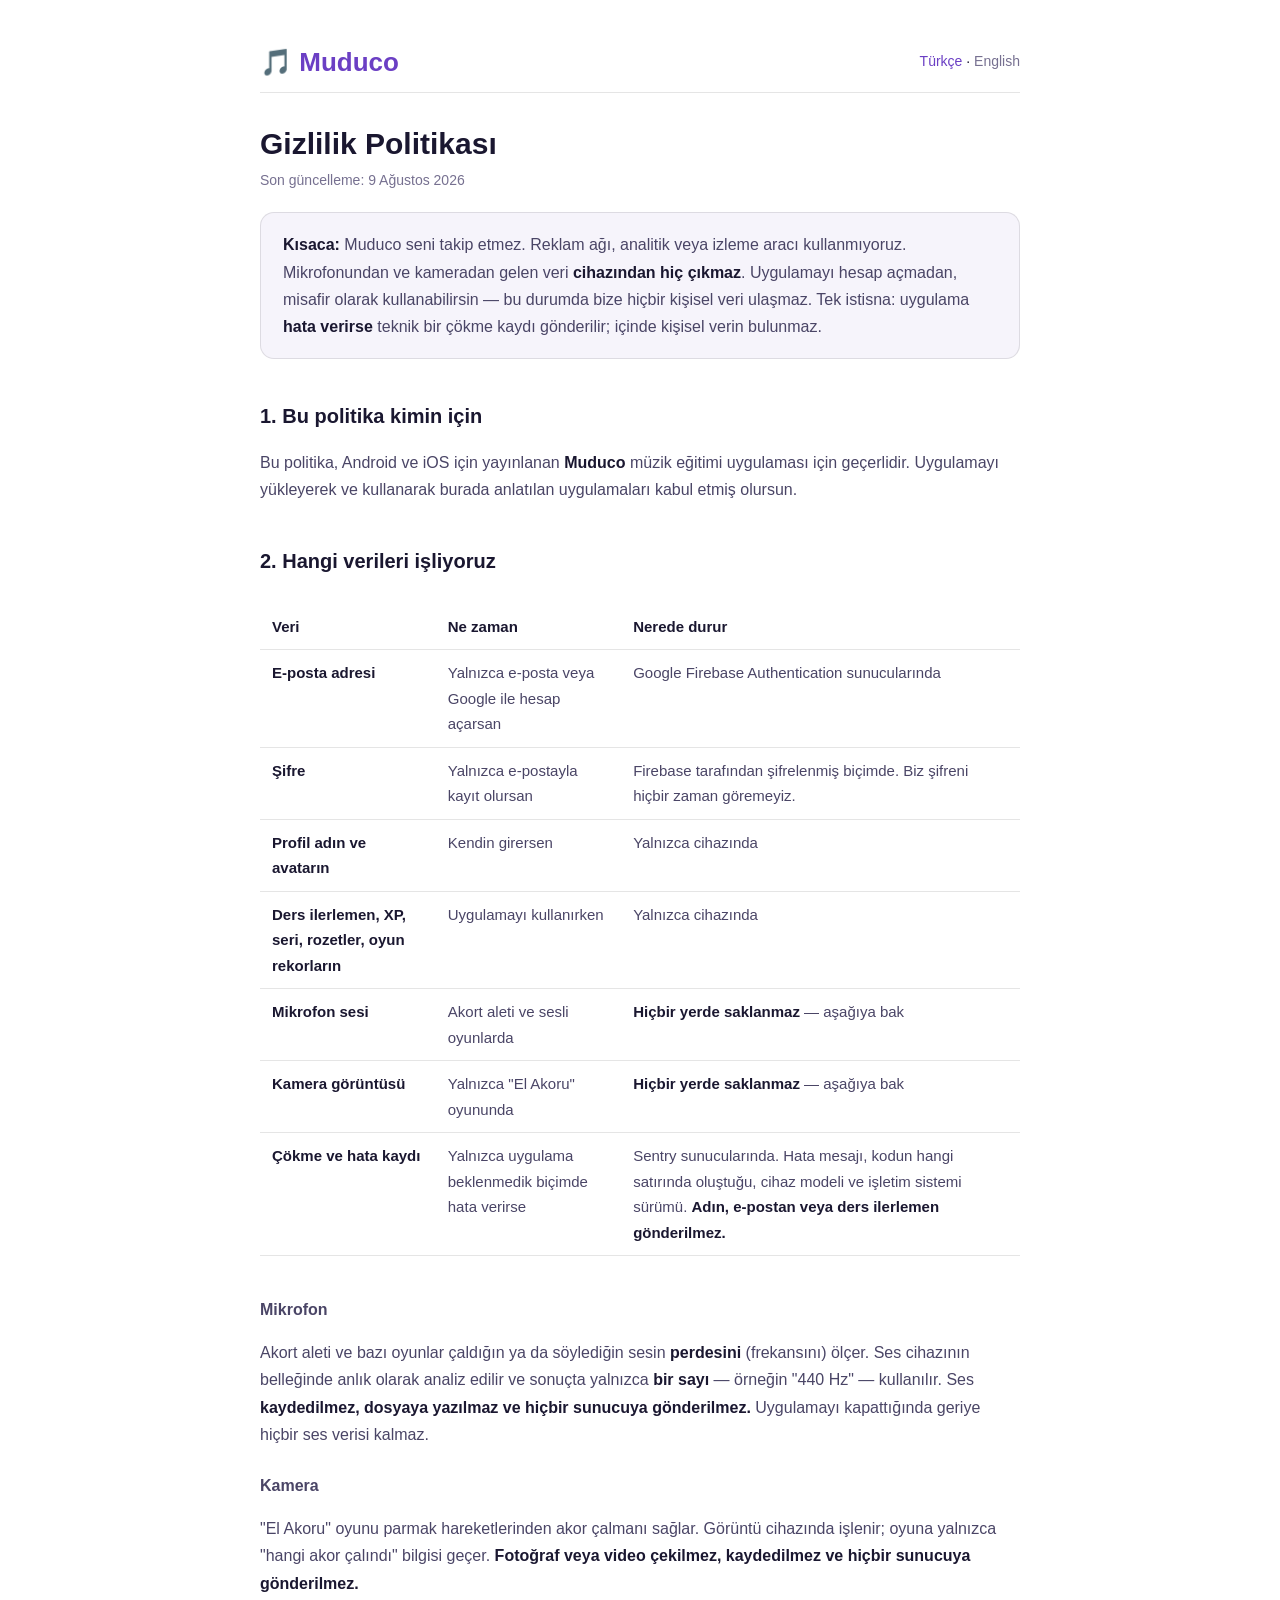
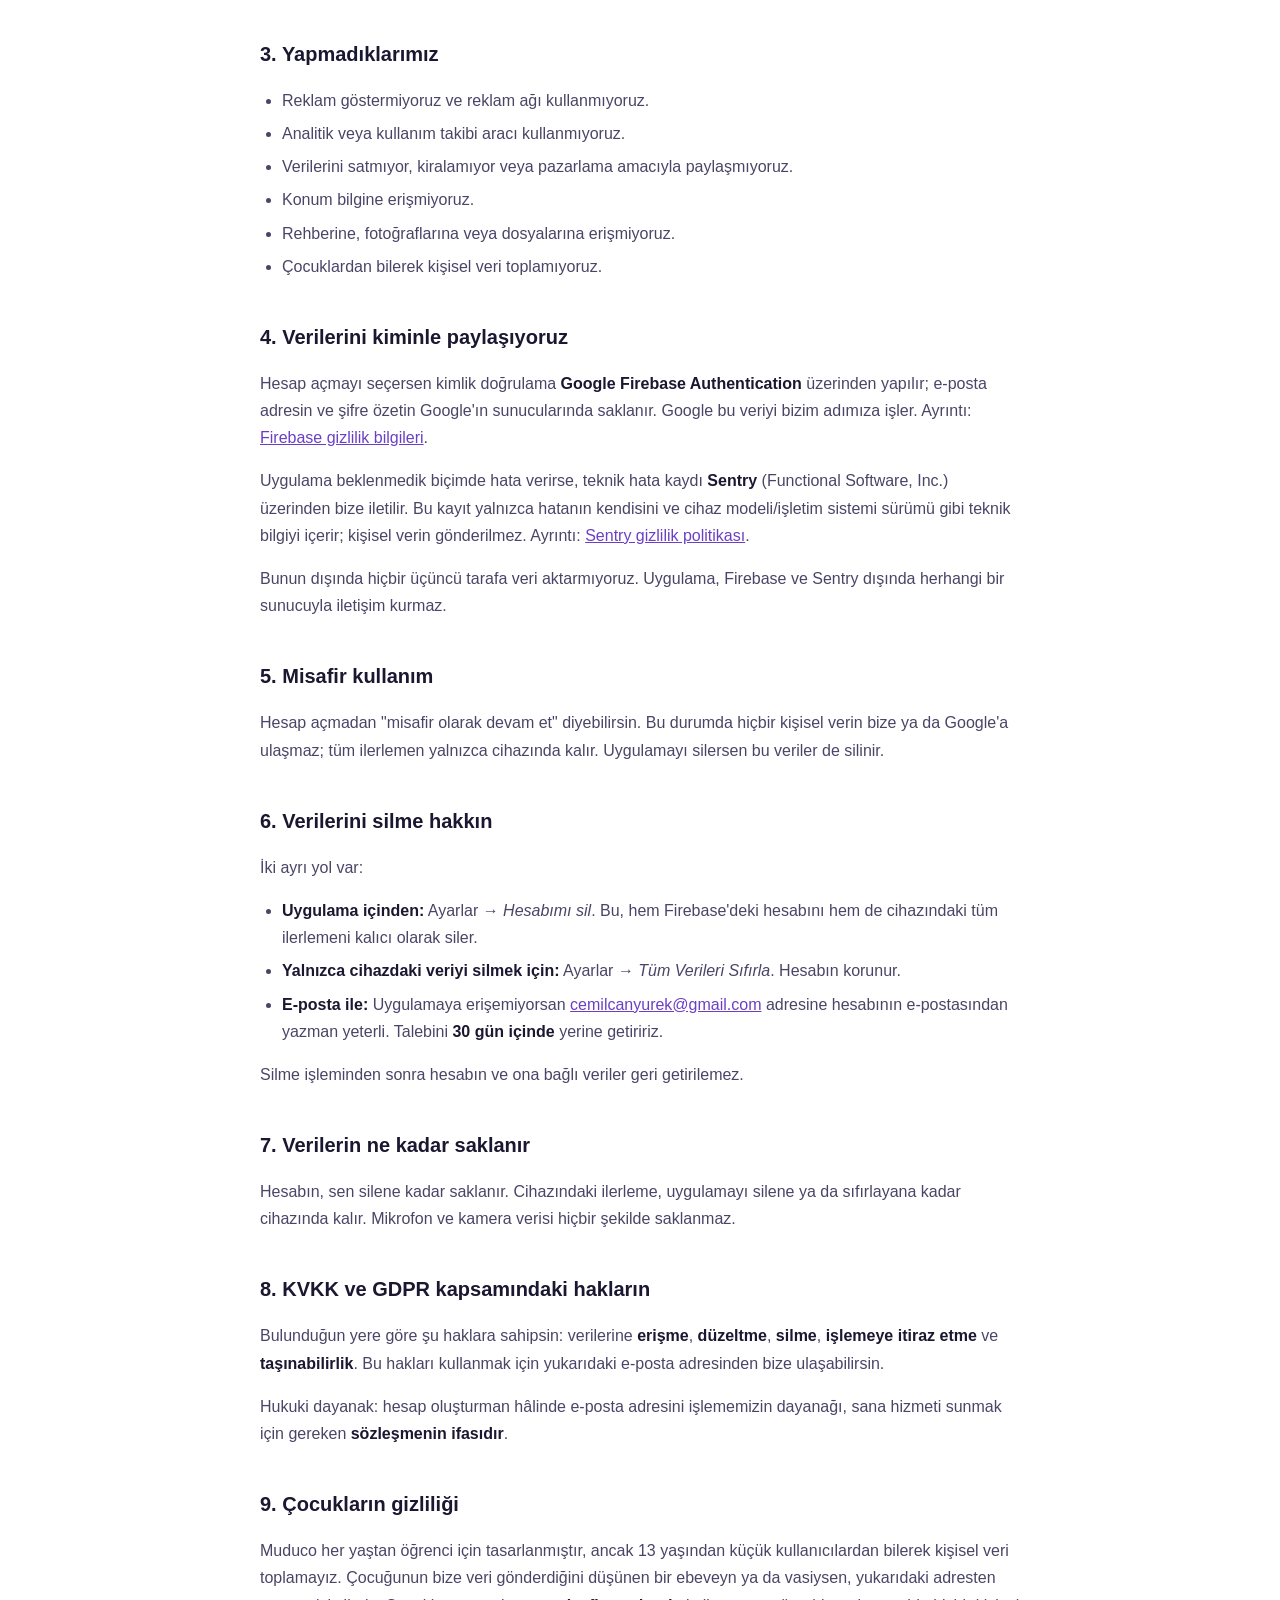
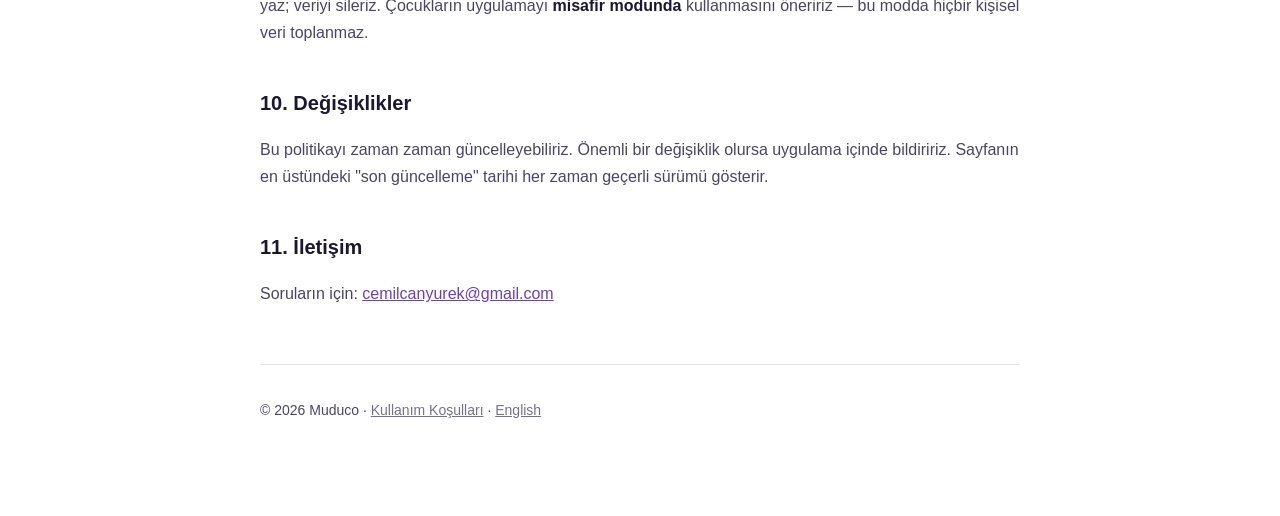
==== gizlilik.html @ 8cccd285 "gizlilik metni guncellendi" ====
<!doctype html>
<html lang="tr">
<head>
<meta charset="utf-8">
<meta name="viewport" content="width=device-width, initial-scale=1">
<title>Gizlilik Politikası — Muduco</title>
<link rel="stylesheet" href="style.css">
</head>
<body>
<div class="wrap">

<header>
  <span class="langs"><a href="gizlilik.html" aria-current="page">Türkçe</a> · <a href="privacy.html">English</a></span>
  <a class="logo" href="index.html">🎵 Muduco</a>
</header>

<h1>Gizlilik Politikası</h1>
<p class="updated">Son güncelleme: 9 Ağustos 2026</p>

<div class="card">
  <p><strong>Kısaca:</strong> Muduco seni takip etmez. Reklam ağı, analitik veya
  izleme aracı kullanmıyoruz. Mikrofonundan ve kameradan gelen veri
  <strong>cihazından hiç çıkmaz</strong>. Uygulamayı hesap açmadan, misafir olarak
  kullanabilirsin — bu durumda bize hiçbir kişisel veri ulaşmaz.
  Tek istisna: uygulama <strong>hata verirse</strong> teknik bir çökme kaydı
  gönderilir; içinde kişisel verin bulunmaz.</p>
</div>

<h2>1. Bu politika kimin için</h2>
<p>Bu politika, Android ve iOS için yayınlanan <strong>Muduco</strong> müzik eğitimi
uygulaması için geçerlidir. Uygulamayı yükleyerek ve kullanarak burada anlatılan
uygulamaları kabul etmiş olursun.</p>

<h2>2. Hangi verileri işliyoruz</h2>

<div class="scroll">
<table>
  <tr><th>Veri</th><th>Ne zaman</th><th>Nerede durur</th></tr>
  <tr>
    <td><strong>E-posta adresi</strong></td>
    <td>Yalnızca e-posta veya Google ile hesap açarsan</td>
    <td>Google Firebase Authentication sunucularında</td>
  </tr>
  <tr>
    <td><strong>Şifre</strong></td>
    <td>Yalnızca e-postayla kayıt olursan</td>
    <td>Firebase tarafından şifrelenmiş biçimde. Biz şifreni hiçbir zaman göremeyiz.</td>
  </tr>
  <tr>
    <td><strong>Profil adın ve avatarın</strong></td>
    <td>Kendin girersen</td>
    <td>Yalnızca cihazında</td>
  </tr>
  <tr>
    <td><strong>Ders ilerlemen, XP, seri, rozetler, oyun rekorların</strong></td>
    <td>Uygulamayı kullanırken</td>
    <td>Yalnızca cihazında</td>
  </tr>
  <tr>
    <td><strong>Mikrofon sesi</strong></td>
    <td>Akort aleti ve sesli oyunlarda</td>
    <td><strong>Hiçbir yerde saklanmaz</strong> — aşağıya bak</td>
  </tr>
  <tr>
    <td><strong>Kamera görüntüsü</strong></td>
    <td>Yalnızca "El Akoru" oyununda</td>
    <td><strong>Hiçbir yerde saklanmaz</strong> — aşağıya bak</td>
  </tr>
  <tr>
    <td><strong>Çökme ve hata kaydı</strong></td>
    <td>Yalnızca uygulama beklenmedik biçimde hata verirse</td>
    <td>Sentry sunucularında. Hata mesajı, kodun hangi satırında oluştuğu,
        cihaz modeli ve işletim sistemi sürümü. <strong>Adın, e-postan veya
        ders ilerlemen gönderilmez.</strong></td>
  </tr>
</table>
</div>

<h3>Mikrofon</h3>
<p>Akort aleti ve bazı oyunlar çaldığın ya da söylediğin sesin <strong>perdesini</strong>
(frekansını) ölçer. Ses cihazının belleğinde anlık olarak analiz edilir ve
sonuçta yalnızca <strong>bir sayı</strong> — örneğin "440 Hz" — kullanılır. Ses
<strong>kaydedilmez, dosyaya yazılmaz ve hiçbir sunucuya gönderilmez.</strong>
Uygulamayı kapattığında geriye hiçbir ses verisi kalmaz.</p>

<h3>Kamera</h3>
<p>"El Akoru" oyunu parmak hareketlerinden akor çalmanı sağlar. Görüntü cihazında
işlenir; oyuna yalnızca "hangi akor çalındı" bilgisi geçer. <strong>Fotoğraf veya video
çekilmez, kaydedilmez ve hiçbir sunucuya gönderilmez.</strong></p>

<h2>3. Yapmadıklarımız</h2>
<ul>
  <li>Reklam göstermiyoruz ve reklam ağı kullanmıyoruz.</li>
  <li>Analitik veya kullanım takibi aracı kullanmıyoruz.</li>
  <li>Verilerini satmıyor, kiralamıyor veya pazarlama amacıyla paylaşmıyoruz.</li>
  <li>Konum bilgine erişmiyoruz.</li>
  <li>Rehberine, fotoğraflarına veya dosyalarına erişmiyoruz.</li>
  <li>Çocuklardan bilerek kişisel veri toplamıyoruz.</li>
</ul>

<h2>4. Verilerini kiminle paylaşıyoruz</h2>
<p>Hesap açmayı seçersen kimlik doğrulama <strong>Google Firebase Authentication</strong>
üzerinden yapılır; e-posta adresin ve şifre özetin Google'ın sunucularında
saklanır. Google bu veriyi bizim adımıza işler.
Ayrıntı: <a href="https://firebase.google.com/support/privacy" target="_blank" rel="noopener">Firebase gizlilik bilgileri</a>.</p>
<p>Uygulama beklenmedik biçimde hata verirse, teknik hata kaydı
<strong>Sentry</strong> (Functional Software, Inc.) üzerinden bize iletilir.
Bu kayıt yalnızca hatanın kendisini ve cihaz modeli/işletim sistemi sürümü
gibi teknik bilgiyi içerir; kişisel verin gönderilmez.
Ayrıntı: <a href="https://sentry.io/privacy/" target="_blank" rel="noopener">Sentry gizlilik politikası</a>.</p>
<p>Bunun dışında hiçbir üçüncü tarafa veri aktarmıyoruz. Uygulama, Firebase ve
Sentry dışında herhangi bir sunucuyla iletişim kurmaz.</p>

<h2>5. Misafir kullanım</h2>
<p>Hesap açmadan "misafir olarak devam et" diyebilirsin. Bu durumda hiçbir
kişisel verin bize ya da Google'a ulaşmaz; tüm ilerlemen yalnızca cihazında
kalır. Uygulamayı silersen bu veriler de silinir.</p>

<h2>6. Verilerini silme hakkın</h2>
<p>İki ayrı yol var:</p>
<ul>
  <li><strong>Uygulama içinden:</strong> Ayarlar → <em>Hesabımı sil</em>. Bu, hem
  Firebase'deki hesabını hem de cihazındaki tüm ilerlemeni kalıcı olarak siler.</li>
  <li><strong>Yalnızca cihazdaki veriyi silmek için:</strong> Ayarlar →
  <em>Tüm Verileri Sıfırla</em>. Hesabın korunur.</li>
  <li><strong>E-posta ile:</strong> Uygulamaya erişemiyorsan
  <a href="mailto:cemilcanyurek@gmail.com?subject=Muduco%20hesap%20silme%20talebi">cemilcanyurek@gmail.com</a>
  adresine hesabının e-postasından yazman yeterli. Talebini <strong>30 gün içinde</strong>
  yerine getiririz.</li>
</ul>
<p>Silme işleminden sonra hesabın ve ona bağlı veriler geri getirilemez.</p>

<h2>7. Verilerin ne kadar saklanır</h2>
<p>Hesabın, sen silene kadar saklanır. Cihazındaki ilerleme, uygulamayı silene
ya da sıfırlayana kadar cihazında kalır. Mikrofon ve kamera verisi hiçbir
şekilde saklanmaz.</p>

<h2>8. KVKK ve GDPR kapsamındaki hakların</h2>
<p>Bulunduğun yere göre şu haklara sahipsin: verilerine <strong>erişme</strong>,
<strong>düzeltme</strong>, <strong>silme</strong>, <strong>işlemeye itiraz etme</strong> ve
<strong>taşınabilirlik</strong>. Bu hakları kullanmak için yukarıdaki e-posta adresinden
bize ulaşabilirsin.</p>
<p>Hukuki dayanak: hesap oluşturman hâlinde e-posta adresini işlememizin dayanağı,
sana hizmeti sunmak için gereken <strong>sözleşmenin ifasıdır</strong>.</p>

<h2>9. Çocukların gizliliği</h2>
<p>Muduco her yaştan öğrenci için tasarlanmıştır, ancak 13 yaşından küçük
kullanıcılardan bilerek kişisel veri toplamayız. Çocuğunun bize veri
gönderdiğini düşünen bir ebeveyn ya da vasiysen, yukarıdaki adresten yaz;
veriyi sileriz. Çocukların uygulamayı <strong>misafir modunda</strong> kullanmasını
öneririz — bu modda hiçbir kişisel veri toplanmaz.</p>

<h2>10. Değişiklikler</h2>
<p>Bu politikayı zaman zaman güncelleyebiliriz. Önemli bir değişiklik olursa
uygulama içinde bildiririz. Sayfanın en üstündeki "son güncelleme" tarihi
her zaman geçerli sürümü gösterir.</p>

<h2>11. İletişim</h2>
<p>Soruların için: <a href="mailto:cemilcanyurek@gmail.com?subject=Muduco%20gizlilik">cemilcanyurek@gmail.com</a></p>

<footer>
  <p>© 2026 Muduco · <a href="kullanim-kosullari.html">Kullanım Koşulları</a> · <a href="privacy.html">English</a></p>
</footer>

</div>
</body>
</html>
---- style.css ----
/* Muduco yasal sayfaları — tek stil dosyası, tüm sayfalar paylaşır. */
:root {
  --bg: #0e0b1a;
  --card: #171233;
  --text: #ece9f5;
  --text2: #b3aecd;
  --text3: #7d7799;
  --accent: #a17ee8;
  --border: rgba(255, 255, 255, 0.1);
}
@media (prefers-color-scheme: light) {
  :root {
    --bg: #ffffff;
    --card: #f6f4fb;
    --text: #1a1730;
    --text2: #4a4566;
    --text3: #767090;
    --accent: #6b3fc4;
    --border: rgba(0, 0, 0, 0.1);
  }
}
* { box-sizing: border-box; }
body {
  margin: 0;
  padding: 0 20px 80px;
  background: var(--bg);
  color: var(--text);
  font: 16px/1.7 -apple-system, BlinkMacSystemFont, "Segoe UI", Roboto, Helvetica, Arial, sans-serif;
  -webkit-text-size-adjust: 100%;
}
.wrap { max-width: 760px; margin: 0 auto; }
header { padding: 40px 0 8px; border-bottom: 1px solid var(--border); margin-bottom: 32px; }
.logo { font-size: 26px; font-weight: 800; color: var(--accent); text-decoration: none; }
.langs { float: right; font-size: 14px; padding-top: 10px; }
.langs a { color: var(--text3); text-decoration: none; }
.langs a:hover, .langs a[aria-current] { color: var(--accent); }
h1 { font-size: 30px; line-height: 1.25; margin: 24px 0 6px; }
h2 { font-size: 20px; margin: 40px 0 10px; }
h3 { font-size: 16px; margin: 24px 0 6px; color: var(--text2); }
.updated { color: var(--text3); font-size: 14px; margin: 0 0 8px; }
p, li { color: var(--text2); }
strong { color: var(--text); }
a { color: var(--accent); }
ul { padding-left: 22px; }
li { margin: 6px 0; }
.card {
  background: var(--card);
  border: 1px solid var(--border);
  border-radius: 14px;
  padding: 18px 22px;
  margin: 20px 0;
}
.card p:first-child { margin-top: 0; }
.card p:last-child { margin-bottom: 0; }
table { width: 100%; border-collapse: collapse; margin: 16px 0; font-size: 15px; }
th, td { text-align: left; padding: 10px 12px; border-bottom: 1px solid var(--border); vertical-align: top; }
th { color: var(--text); font-weight: 700; }
td { color: var(--text2); }
.scroll { overflow-x: auto; }
footer {
  margin-top: 56px; padding-top: 20px;
  border-top: 1px solid var(--border);
  color: var(--text3); font-size: 14px;
}
footer a { color: var(--text3); }
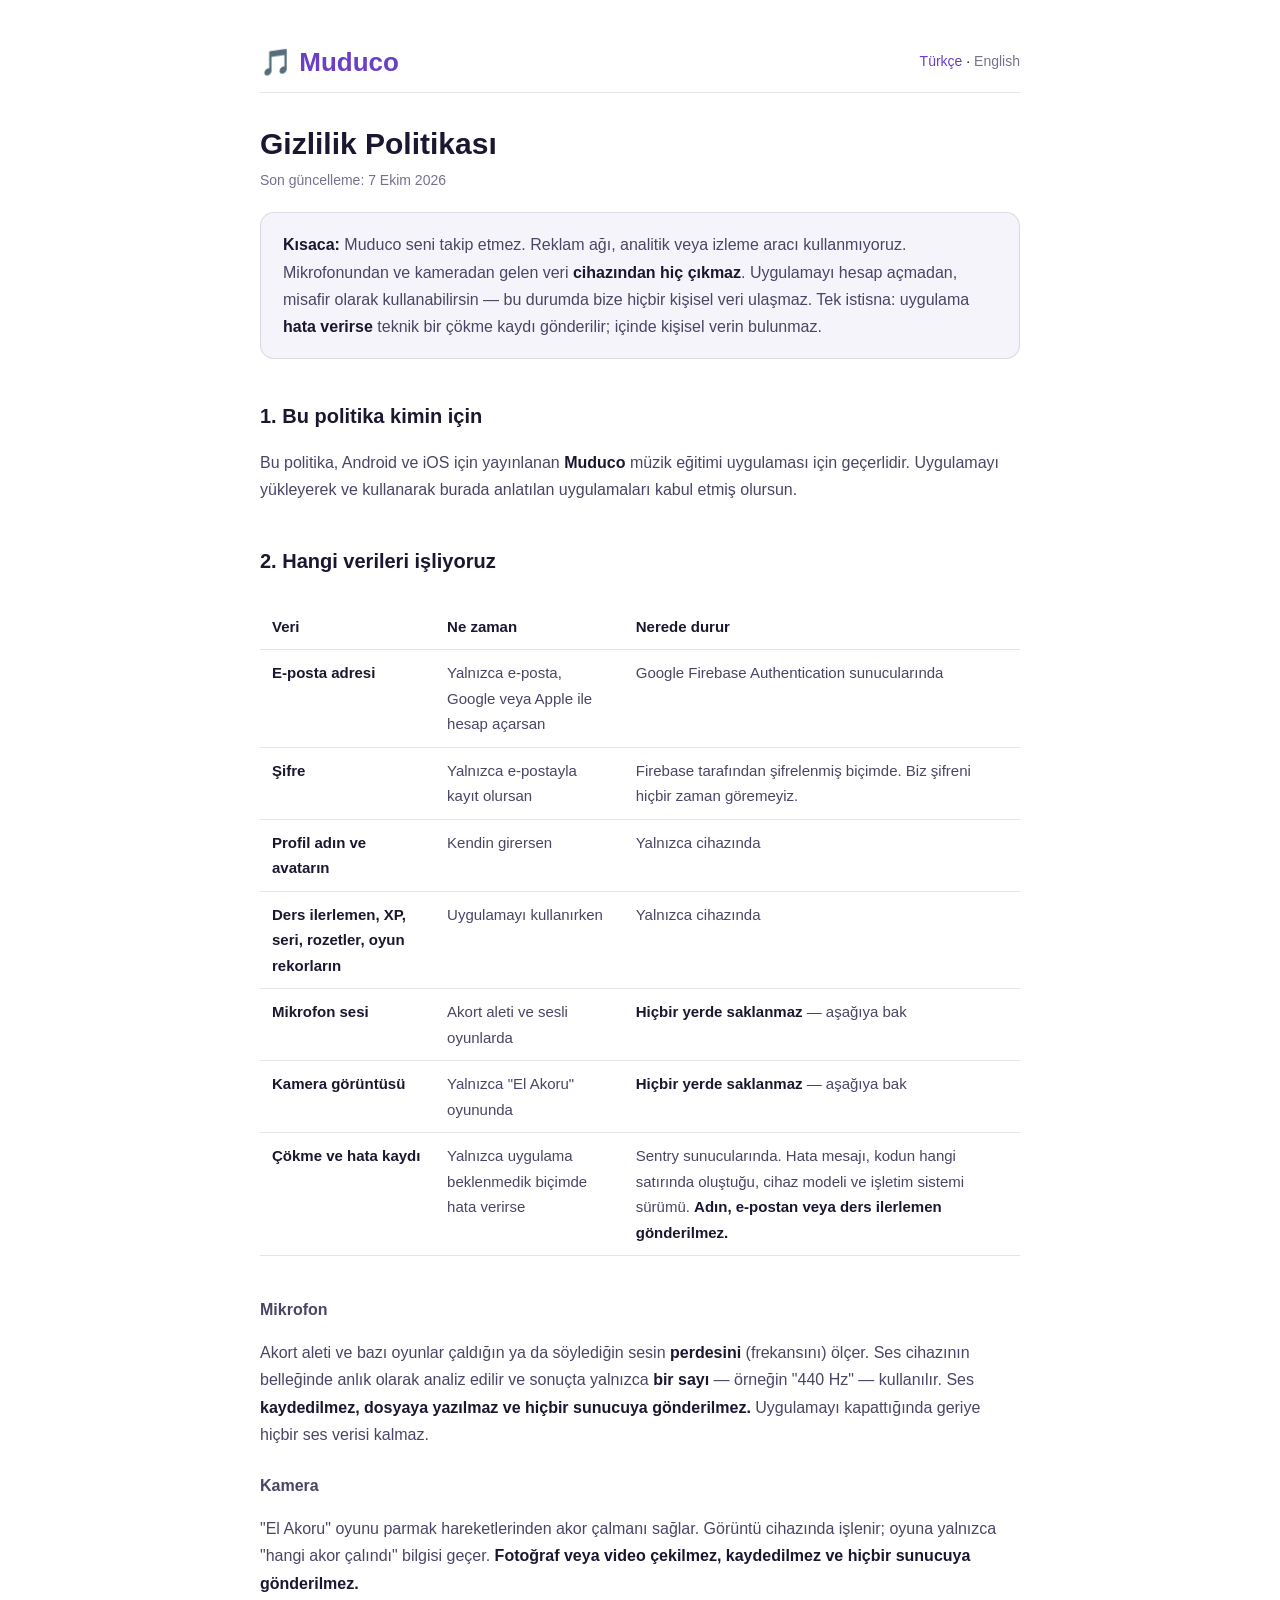
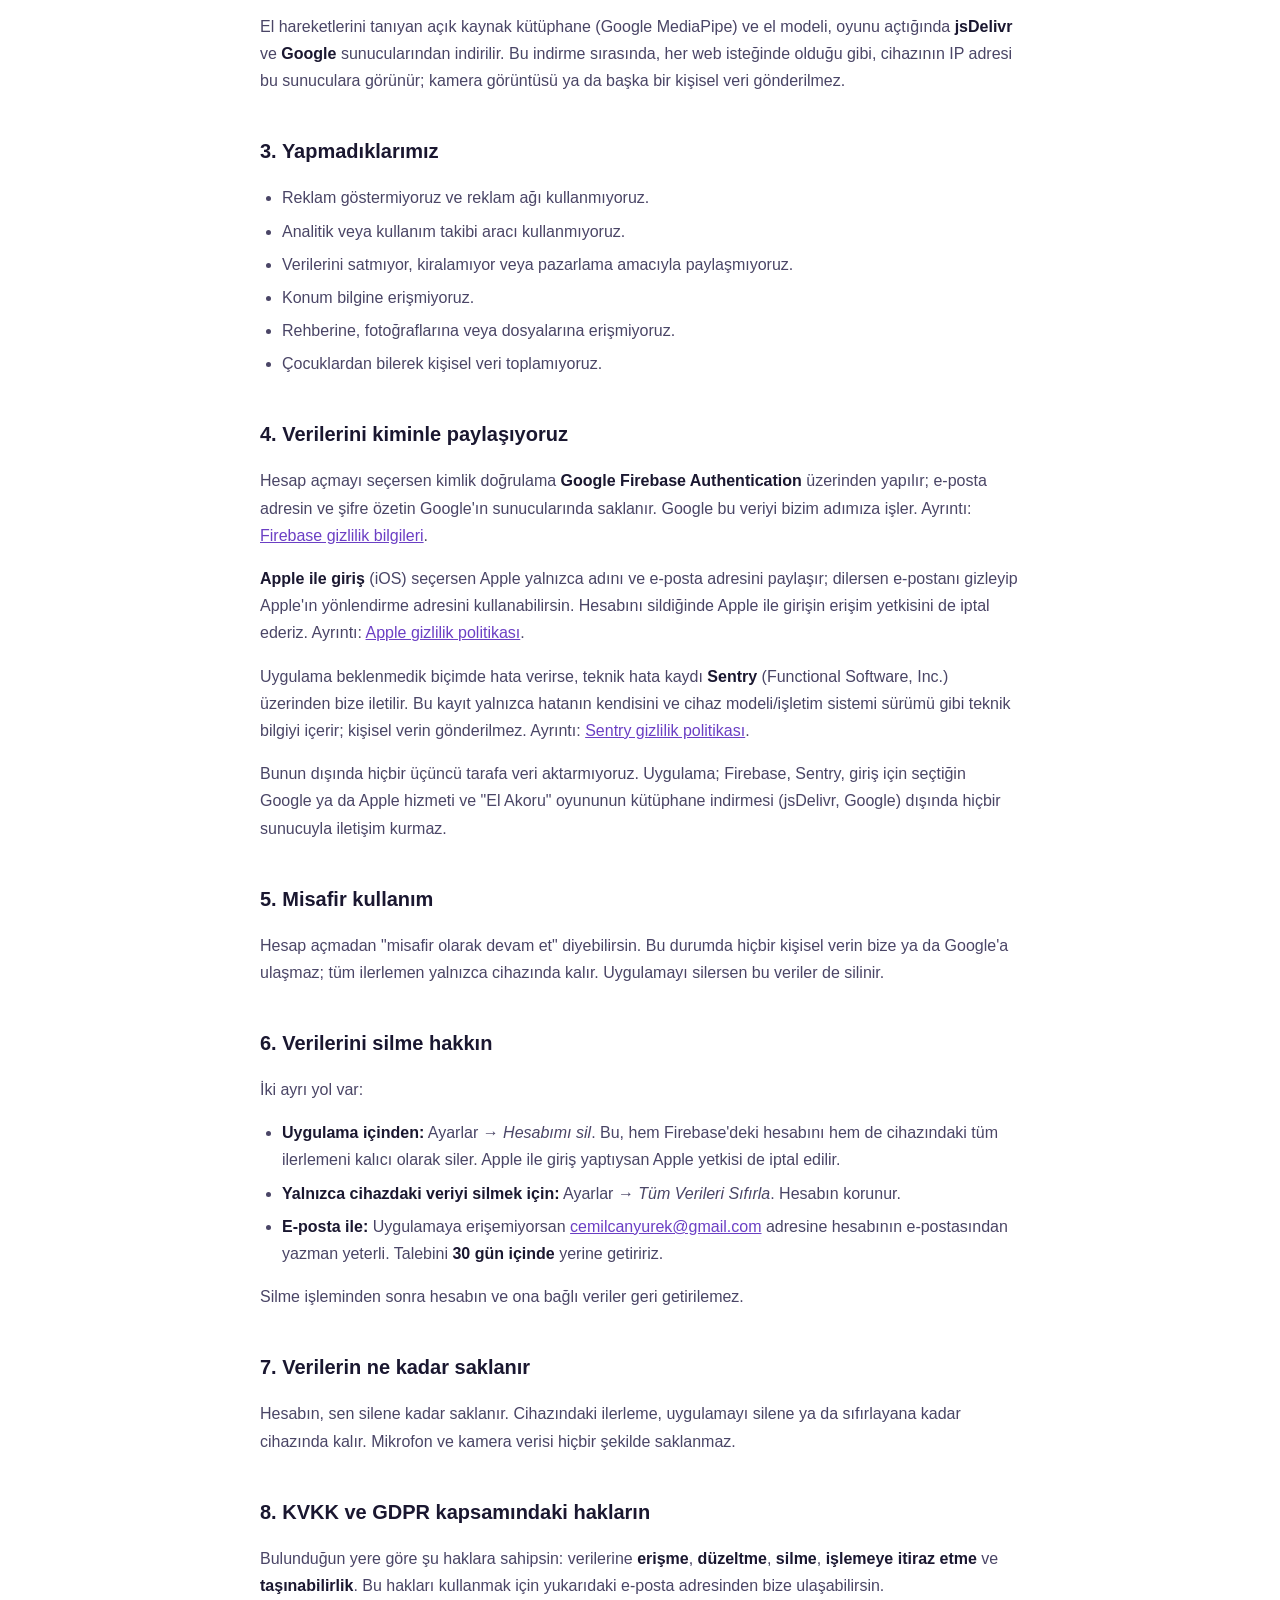
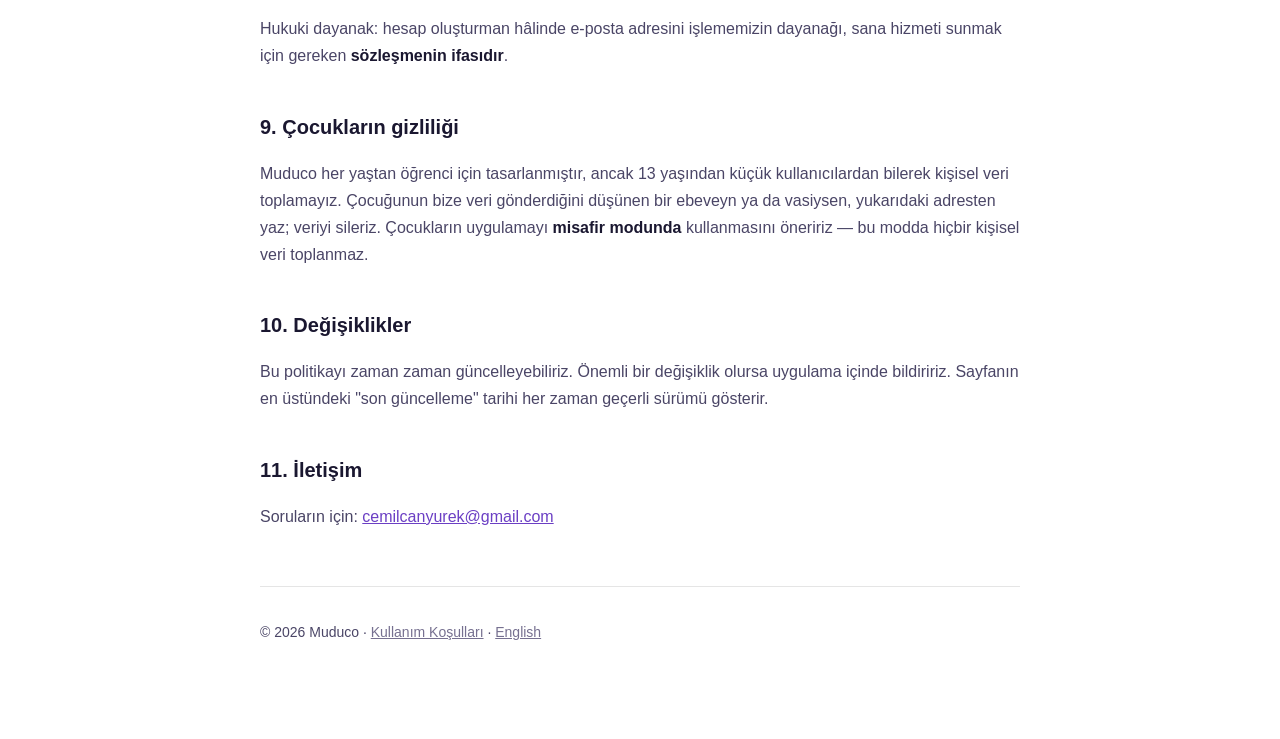
==== commit 16caa428: "Gizlilik ve kosullar: Apple ile giris, El Akoru kutuphane indirmesi, ses lisanslari Co-Authored-By: " ====
--- a/gizlilik.html
+++ b/gizlilik.html
@@ -15,7 +15,7 @@
 </header>
 
 <h1>Gizlilik Politikası</h1>
-<p class="updated">Son güncelleme: 9 Ağustos 2026</p>
+<p class="updated">Son güncelleme: 7 Ekim 2026</p>
 
 <div class="card">
   <p><strong>Kısaca:</strong> Muduco seni takip etmez. Reklam ağı, analitik veya
@@ -38,7 +38,7 @@
   <tr><th>Veri</th><th>Ne zaman</th><th>Nerede durur</th></tr>
   <tr>
     <td><strong>E-posta adresi</strong></td>
-    <td>Yalnızca e-posta veya Google ile hesap açarsan</td>
+    <td>Yalnızca e-posta, Google veya Apple ile hesap açarsan</td>
     <td>Google Firebase Authentication sunucularında</td>
   </tr>
   <tr>
@@ -87,6 +87,10 @@
 <p>"El Akoru" oyunu parmak hareketlerinden akor çalmanı sağlar. Görüntü cihazında
 işlenir; oyuna yalnızca "hangi akor çalındı" bilgisi geçer. <strong>Fotoğraf veya video
 çekilmez, kaydedilmez ve hiçbir sunucuya gönderilmez.</strong></p>
+<p>El hareketlerini tanıyan açık kaynak kütüphane (Google MediaPipe) ve el modeli,
+oyunu açtığında <strong>jsDelivr</strong> ve <strong>Google</strong> sunucularından
+indirilir. Bu indirme sırasında, her web isteğinde olduğu gibi, cihazının IP adresi bu
+sunuculara görünür; kamera görüntüsü ya da başka bir kişisel veri gönderilmez.</p>
 
 <h2>3. Yapmadıklarımız</h2>
 <ul>
@@ -103,13 +107,18 @@
 üzerinden yapılır; e-posta adresin ve şifre özetin Google'ın sunucularında
 saklanır. Google bu veriyi bizim adımıza işler.
 Ayrıntı: <a href="https://firebase.google.com/support/privacy" target="_blank" rel="noopener">Firebase gizlilik bilgileri</a>.</p>
+<p><strong>Apple ile giriş</strong> (iOS) seçersen Apple yalnızca adını ve e-posta adresini
+paylaşır; dilersen e-postanı gizleyip Apple'ın yönlendirme adresini kullanabilirsin.
+Hesabını sildiğinde Apple ile girişin erişim yetkisini de iptal ederiz.
+Ayrıntı: <a href="https://www.apple.com/legal/privacy/" target="_blank" rel="noopener">Apple gizlilik politikası</a>.</p>
 <p>Uygulama beklenmedik biçimde hata verirse, teknik hata kaydı
 <strong>Sentry</strong> (Functional Software, Inc.) üzerinden bize iletilir.
 Bu kayıt yalnızca hatanın kendisini ve cihaz modeli/işletim sistemi sürümü
 gibi teknik bilgiyi içerir; kişisel verin gönderilmez.
 Ayrıntı: <a href="https://sentry.io/privacy/" target="_blank" rel="noopener">Sentry gizlilik politikası</a>.</p>
-<p>Bunun dışında hiçbir üçüncü tarafa veri aktarmıyoruz. Uygulama, Firebase ve
-Sentry dışında herhangi bir sunucuyla iletişim kurmaz.</p>
+<p>Bunun dışında hiçbir üçüncü tarafa veri aktarmıyoruz. Uygulama; Firebase, Sentry,
+giriş için seçtiğin Google ya da Apple hizmeti ve "El Akoru" oyununun kütüphane
+indirmesi (jsDelivr, Google) dışında hiçbir sunucuyla iletişim kurmaz.</p>
 
 <h2>5. Misafir kullanım</h2>
 <p>Hesap açmadan "misafir olarak devam et" diyebilirsin. Bu durumda hiçbir
@@ -120,7 +129,8 @@
 <p>İki ayrı yol var:</p>
 <ul>
   <li><strong>Uygulama içinden:</strong> Ayarlar → <em>Hesabımı sil</em>. Bu, hem
-  Firebase'deki hesabını hem de cihazındaki tüm ilerlemeni kalıcı olarak siler.</li>
+  Firebase'deki hesabını hem de cihazındaki tüm ilerlemeni kalıcı olarak siler.
+  Apple ile giriş yaptıysan Apple yetkisi de iptal edilir.</li>
   <li><strong>Yalnızca cihazdaki veriyi silmek için:</strong> Ayarlar →
   <em>Tüm Verileri Sıfırla</em>. Hesabın korunur.</li>
   <li><strong>E-posta ile:</strong> Uygulamaya erişemiyorsan
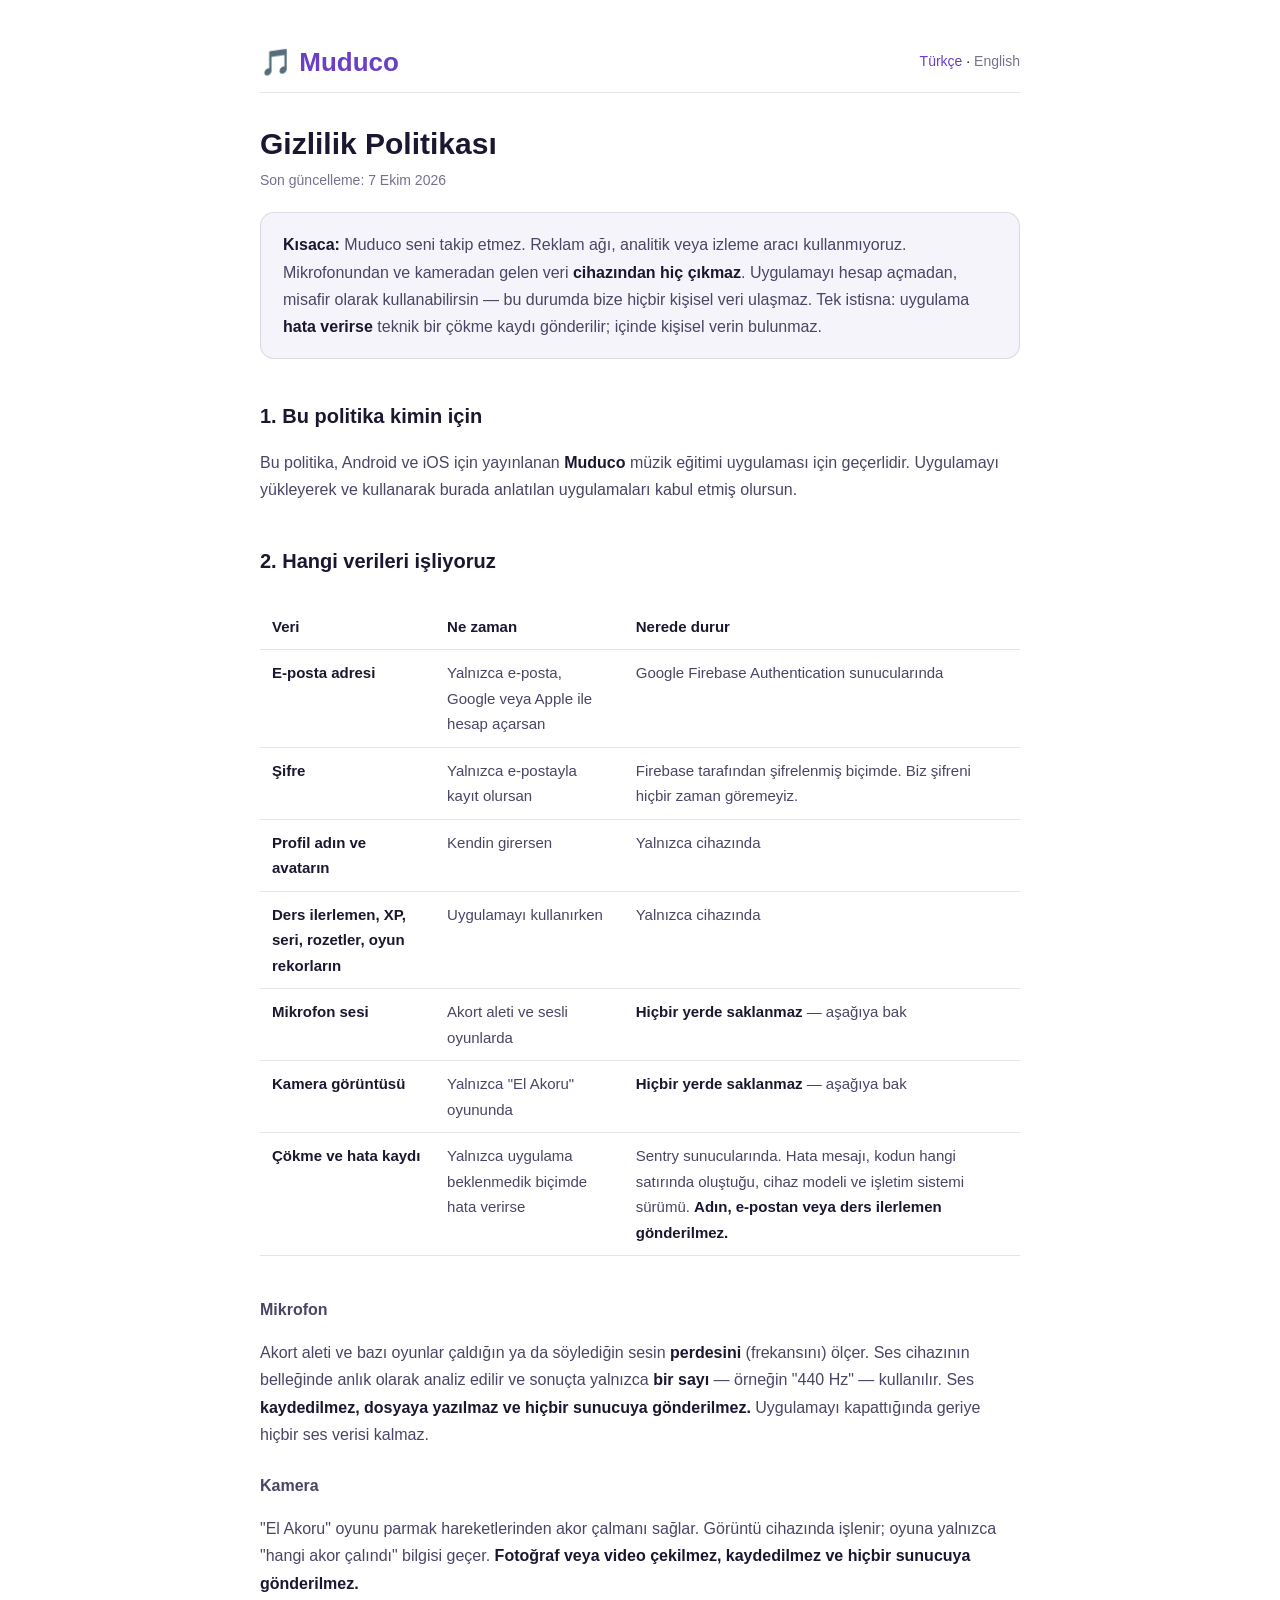
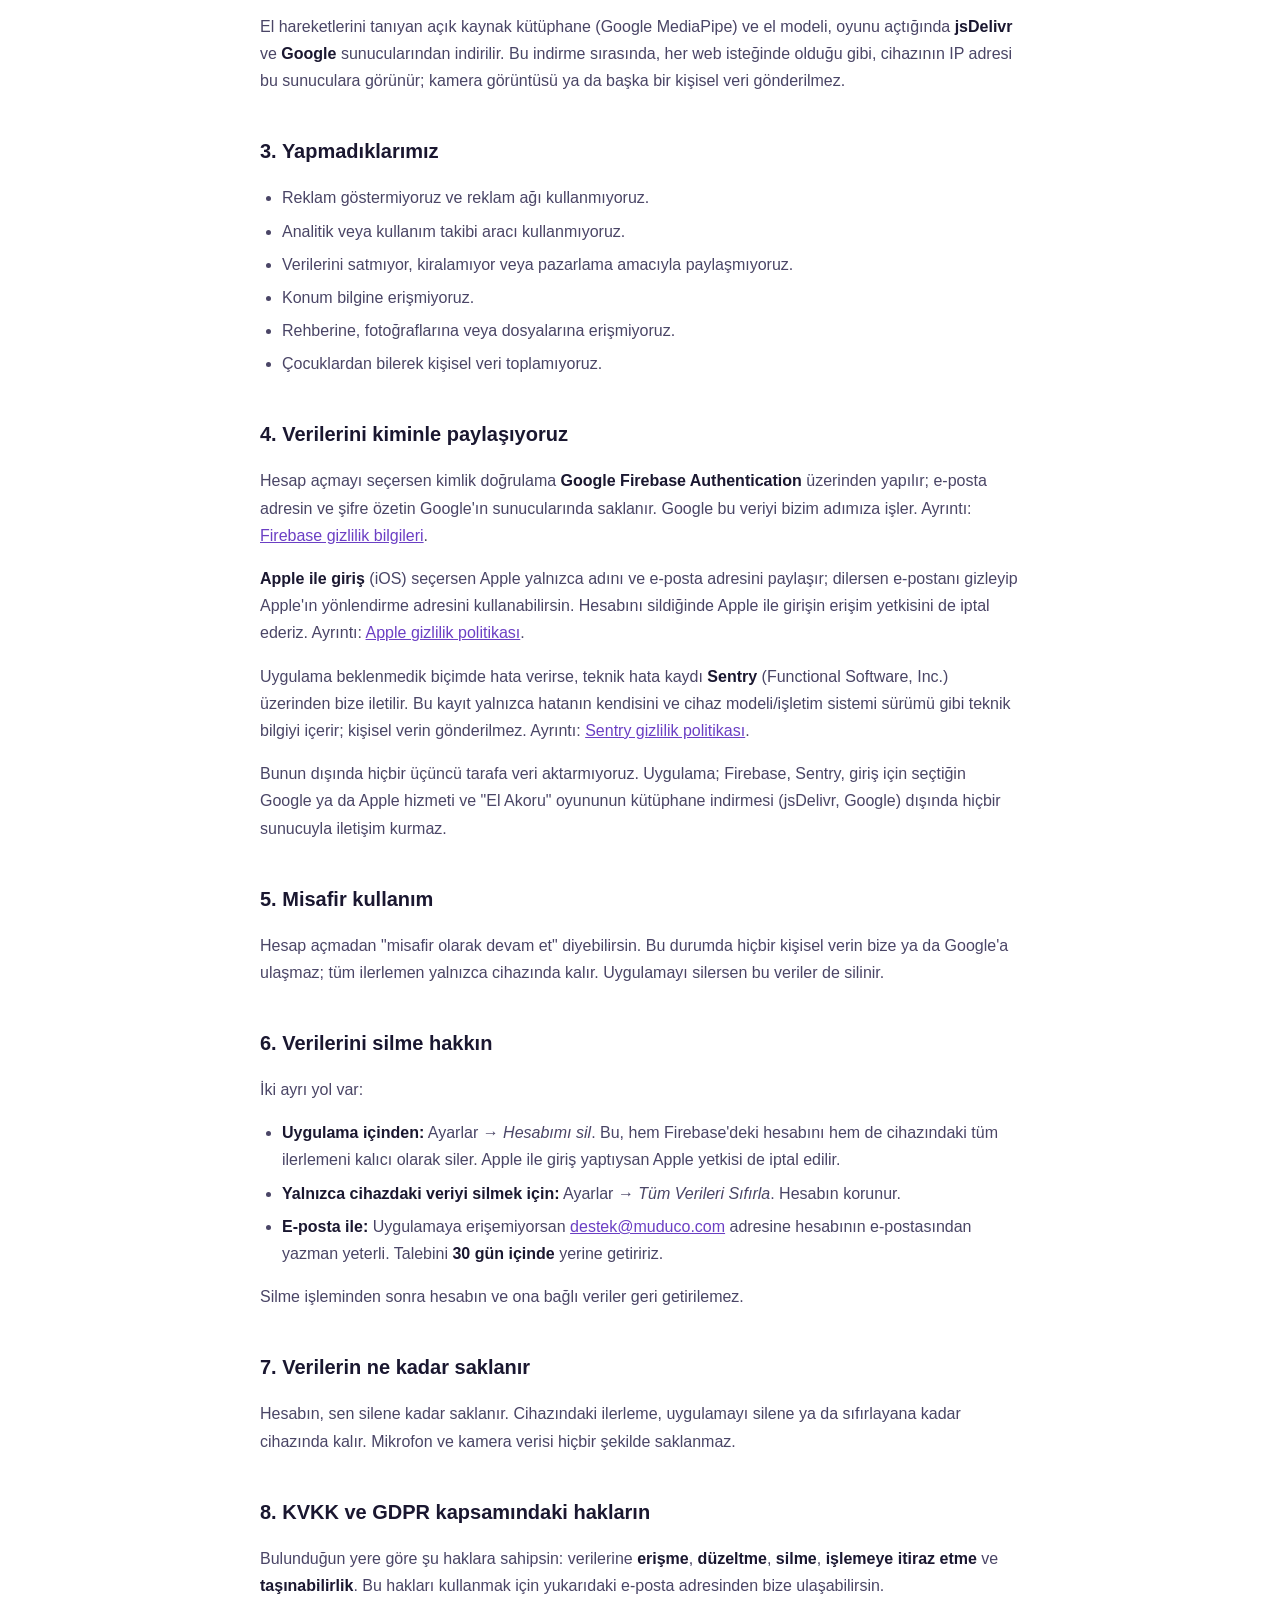
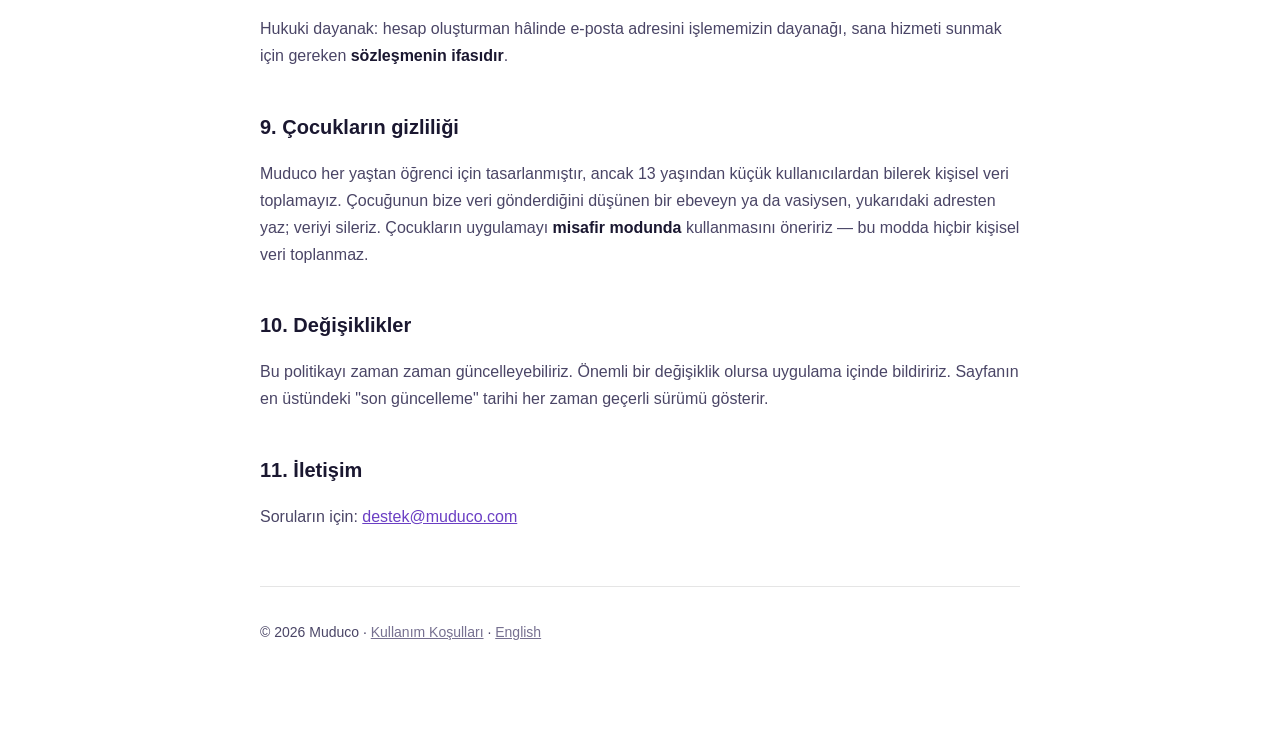
==== commit 5eef34b8: "Iletisim adresi destek@muduco.com Co-Authored-By: Claude Opus 5.5 <noreply@anthropic.com>" ====
--- a/gizlilik.html
+++ b/gizlilik.html
@@ -134,7 +134,7 @@
   <li><strong>Yalnızca cihazdaki veriyi silmek için:</strong> Ayarlar →
   <em>Tüm Verileri Sıfırla</em>. Hesabın korunur.</li>
   <li><strong>E-posta ile:</strong> Uygulamaya erişemiyorsan
-  <a href="mailto:cemilcanyurek@gmail.com?subject=Muduco%20hesap%20silme%20talebi">cemilcanyurek@gmail.com</a>
+  <a href="mailto:destek@muduco.com?subject=Muduco%20hesap%20silme%20talebi">destek@muduco.com</a>
   adresine hesabının e-postasından yazman yeterli. Talebini <strong>30 gün içinde</strong>
   yerine getiririz.</li>
 </ul>
@@ -166,7 +166,7 @@
 her zaman geçerli sürümü gösterir.</p>
 
 <h2>11. İletişim</h2>
-<p>Soruların için: <a href="mailto:cemilcanyurek@gmail.com?subject=Muduco%20gizlilik">cemilcanyurek@gmail.com</a></p>
+<p>Soruların için: <a href="mailto:destek@muduco.com?subject=Muduco%20gizlilik">destek@muduco.com</a></p>
 
 <footer>
   <p>© 2026 Muduco · <a href="kullanim-kosullari.html">Kullanım Koşulları</a> · <a href="privacy.html">English</a></p>
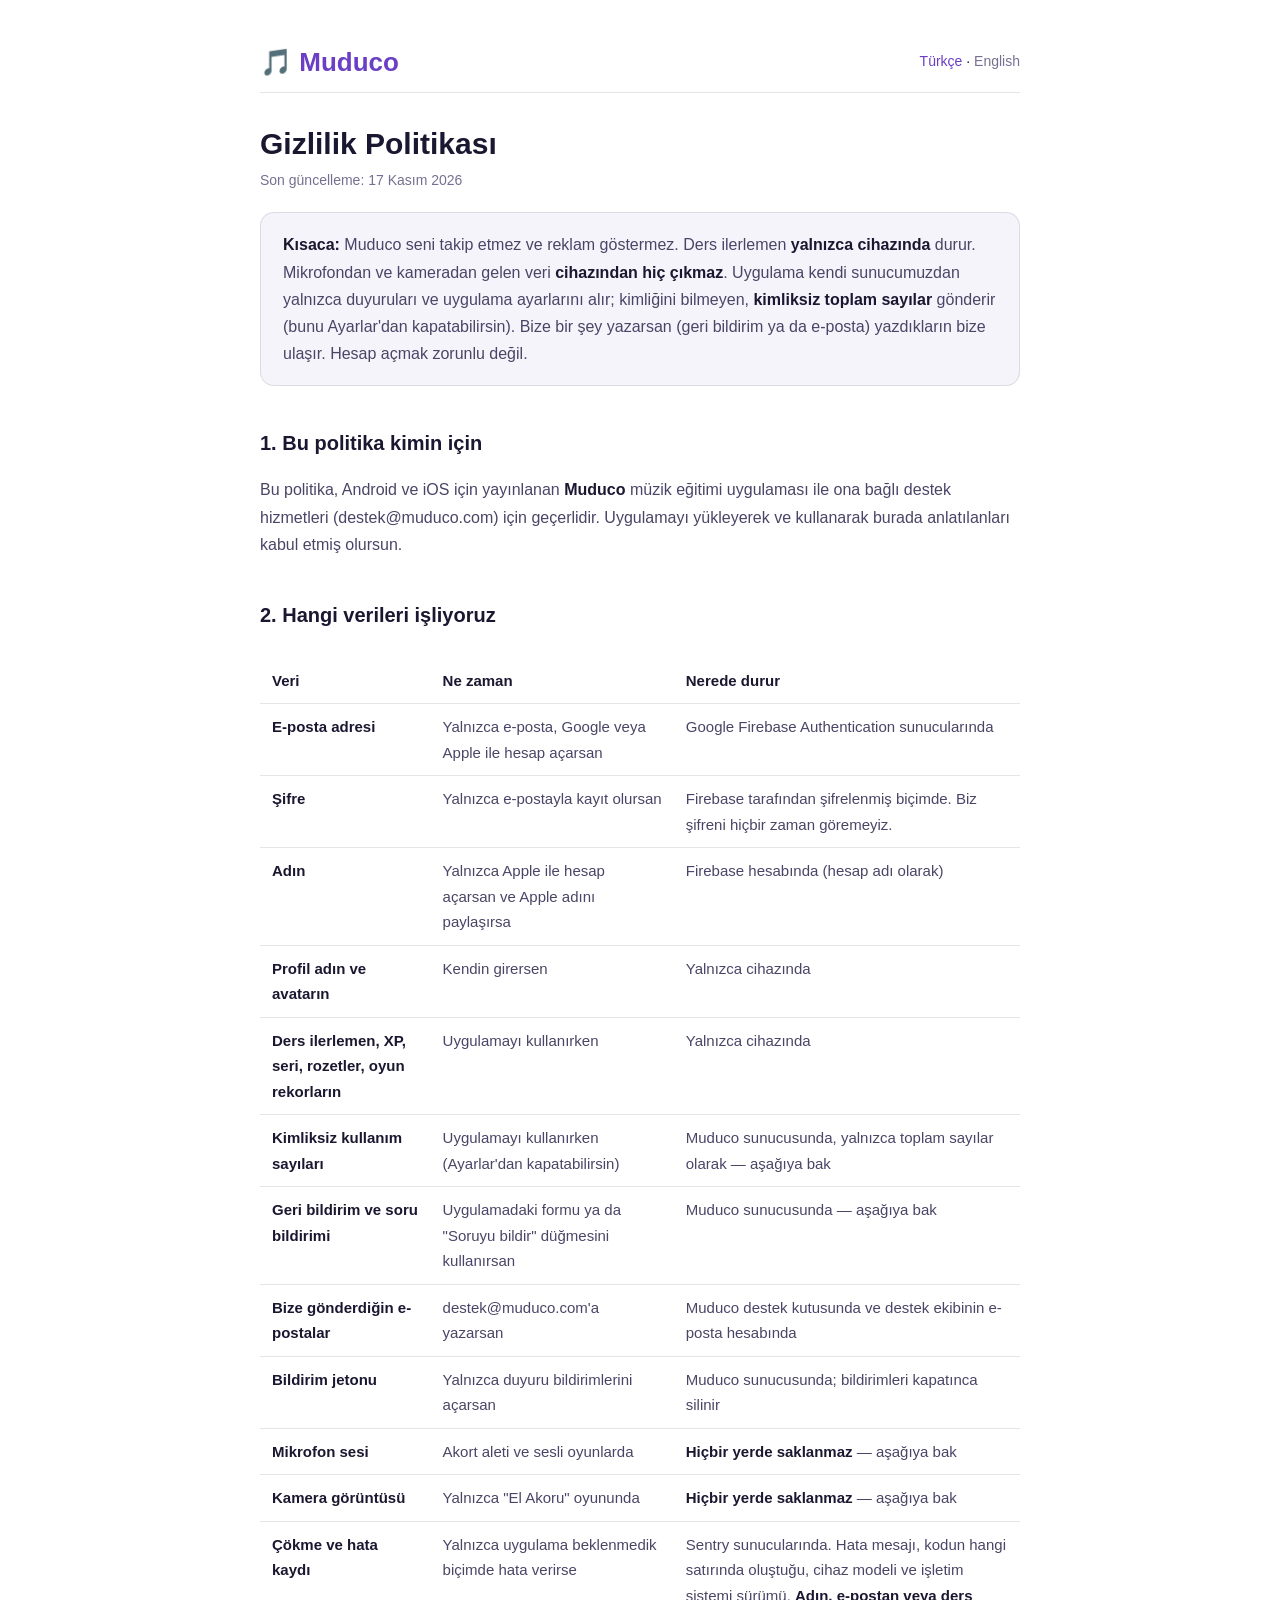
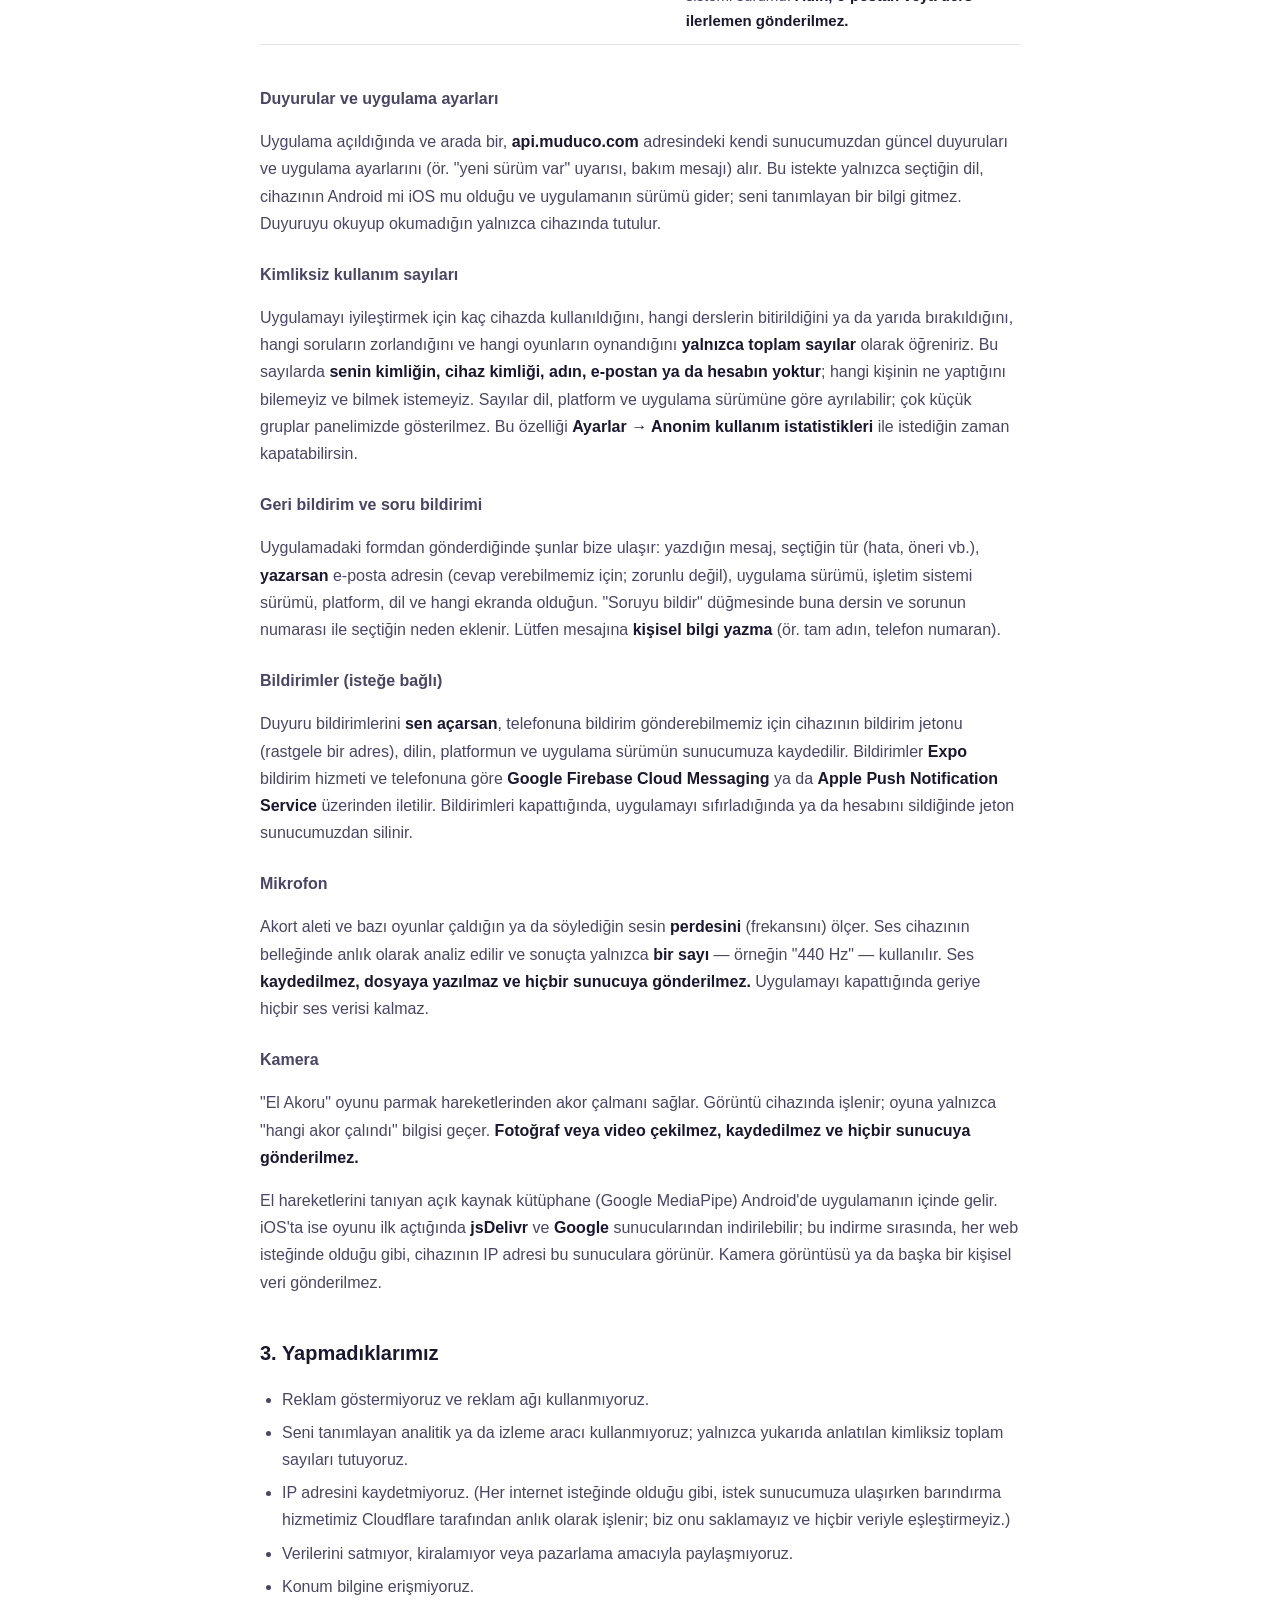
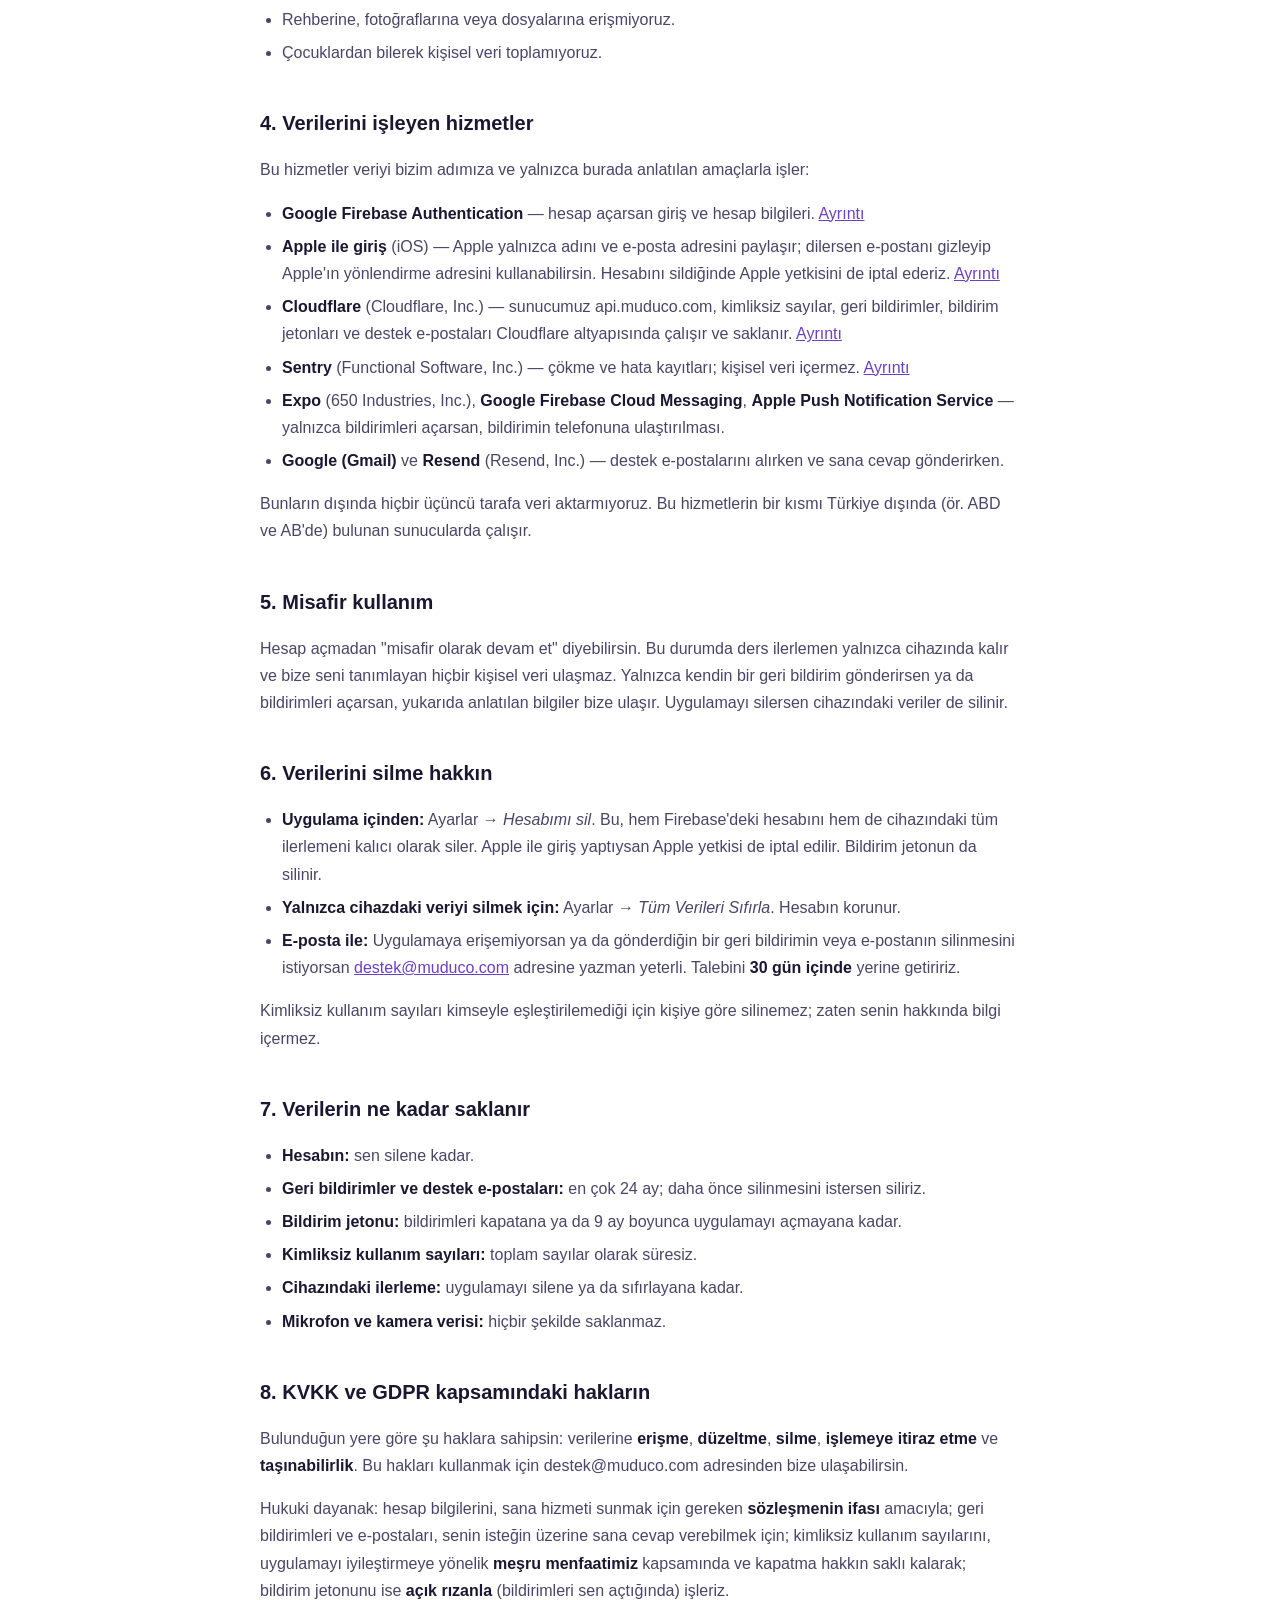
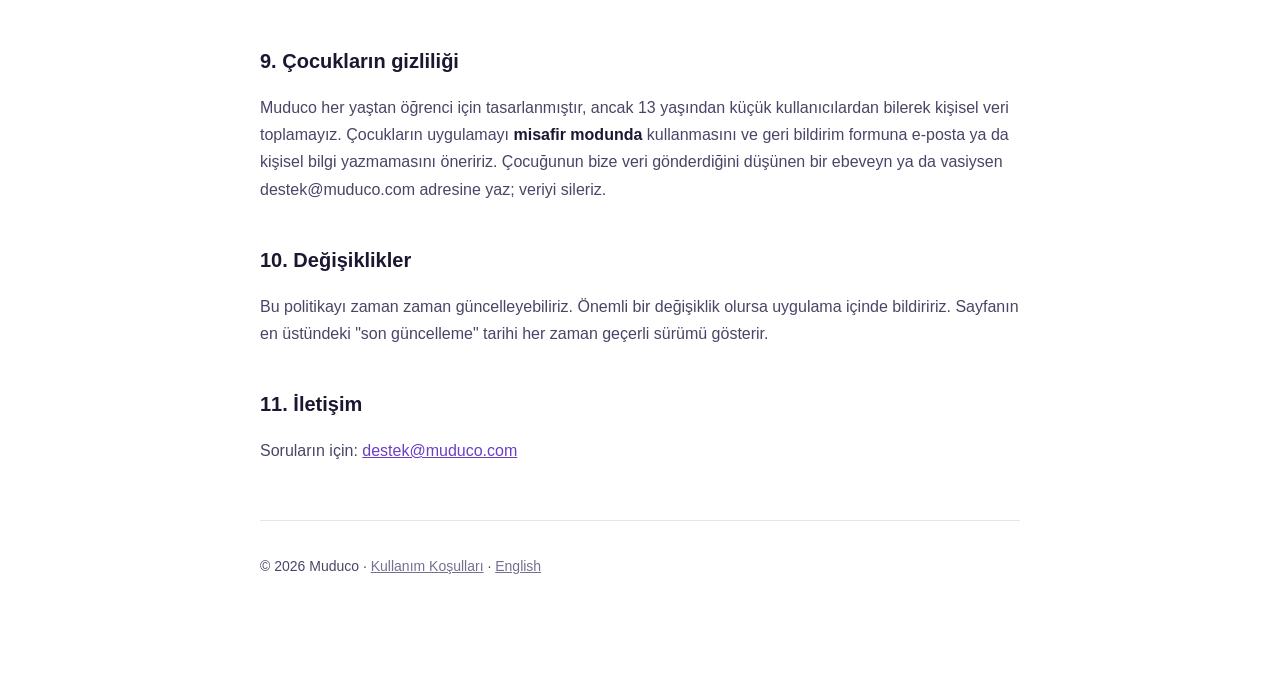
==== commit cd4f861a: "Gizlilik politikasi: api.muduco.com, kimliksiz sayilar, geri bildirim, istege bagli bildirimler, des" ====
--- a/gizlilik.html
+++ b/gizlilik.html
@@ -15,21 +15,21 @@
 </header>
 
 <h1>Gizlilik Politikası</h1>
-<p class="updated">Son güncelleme: 7 Ekim 2026</p>
+<p class="updated">Son güncelleme: 17 Kasım 2026</p>
 
 <div class="card">
-  <p><strong>Kısaca:</strong> Muduco seni takip etmez. Reklam ağı, analitik veya
-  izleme aracı kullanmıyoruz. Mikrofonundan ve kameradan gelen veri
-  <strong>cihazından hiç çıkmaz</strong>. Uygulamayı hesap açmadan, misafir olarak
-  kullanabilirsin — bu durumda bize hiçbir kişisel veri ulaşmaz.
-  Tek istisna: uygulama <strong>hata verirse</strong> teknik bir çökme kaydı
-  gönderilir; içinde kişisel verin bulunmaz.</p>
+  <p><strong>Kısaca:</strong> Muduco seni takip etmez ve reklam göstermez. Ders ilerlemen
+  <strong>yalnızca cihazında</strong> durur. Mikrofondan ve kameradan gelen veri
+  <strong>cihazından hiç çıkmaz</strong>. Uygulama kendi sunucumuzdan yalnızca duyuruları
+  ve uygulama ayarlarını alır; kimliğini bilmeyen, <strong>kimliksiz toplam sayılar</strong>
+  gönderir (bunu Ayarlar'dan kapatabilirsin). Bize bir şey yazarsan (geri bildirim ya da
+  e-posta) yazdıkların bize ulaşır. Hesap açmak zorunlu değil.</p>
 </div>
 
 <h2>1. Bu politika kimin için</h2>
 <p>Bu politika, Android ve iOS için yayınlanan <strong>Muduco</strong> müzik eğitimi
-uygulaması için geçerlidir. Uygulamayı yükleyerek ve kullanarak burada anlatılan
-uygulamaları kabul etmiş olursun.</p>
+uygulaması ile ona bağlı destek hizmetleri (destek@muduco.com) için geçerlidir.
+Uygulamayı yükleyerek ve kullanarak burada anlatılanları kabul etmiş olursun.</p>
 
 <h2>2. Hangi verileri işliyoruz</h2>
 
@@ -47,6 +47,11 @@
     <td>Firebase tarafından şifrelenmiş biçimde. Biz şifreni hiçbir zaman göremeyiz.</td>
   </tr>
   <tr>
+    <td><strong>Adın</strong></td>
+    <td>Yalnızca Apple ile hesap açarsan ve Apple adını paylaşırsa</td>
+    <td>Firebase hesabında (hesap adı olarak)</td>
+  </tr>
+  <tr>
     <td><strong>Profil adın ve avatarın</strong></td>
     <td>Kendin girersen</td>
     <td>Yalnızca cihazında</td>
@@ -55,6 +60,26 @@
     <td><strong>Ders ilerlemen, XP, seri, rozetler, oyun rekorların</strong></td>
     <td>Uygulamayı kullanırken</td>
     <td>Yalnızca cihazında</td>
+  </tr>
+  <tr>
+    <td><strong>Kimliksiz kullanım sayıları</strong></td>
+    <td>Uygulamayı kullanırken (Ayarlar'dan kapatabilirsin)</td>
+    <td>Muduco sunucusunda, yalnızca toplam sayılar olarak — aşağıya bak</td>
+  </tr>
+  <tr>
+    <td><strong>Geri bildirim ve soru bildirimi</strong></td>
+    <td>Uygulamadaki formu ya da "Soruyu bildir" düğmesini kullanırsan</td>
+    <td>Muduco sunucusunda — aşağıya bak</td>
+  </tr>
+  <tr>
+    <td><strong>Bize gönderdiğin e-postalar</strong></td>
+    <td>destek@muduco.com'a yazarsan</td>
+    <td>Muduco destek kutusunda ve destek ekibinin e-posta hesabında</td>
+  </tr>
+  <tr>
+    <td><strong>Bildirim jetonu</strong></td>
+    <td>Yalnızca duyuru bildirimlerini açarsan</td>
+    <td>Muduco sunucusunda; bildirimleri kapatınca silinir</td>
   </tr>
   <tr>
     <td><strong>Mikrofon sesi</strong></td>
@@ -75,6 +100,38 @@
   </tr>
 </table>
 </div>
+
+<h3>Duyurular ve uygulama ayarları</h3>
+<p>Uygulama açıldığında ve arada bir, <strong>api.muduco.com</strong> adresindeki kendi
+sunucumuzdan güncel duyuruları ve uygulama ayarlarını (ör. "yeni sürüm var" uyarısı,
+bakım mesajı) alır. Bu istekte yalnızca seçtiğin dil, cihazının Android mi iOS mu olduğu
+ve uygulamanın sürümü gider; seni tanımlayan bir bilgi gitmez. Duyuruyu okuyup
+okumadığın yalnızca cihazında tutulur.</p>
+
+<h3>Kimliksiz kullanım sayıları</h3>
+<p>Uygulamayı iyileştirmek için kaç cihazda kullanıldığını, hangi derslerin bitirildiğini ya
+da yarıda bırakıldığını, hangi soruların zorlandığını ve hangi oyunların oynandığını
+<strong>yalnızca toplam sayılar</strong> olarak öğreniriz. Bu sayılarda <strong>senin
+kimliğin, cihaz kimliği, adın, e-postan ya da hesabın yoktur</strong>; hangi kişinin ne
+yaptığını bilemeyiz ve bilmek istemeyiz. Sayılar dil, platform ve uygulama sürümüne göre
+ayrılabilir; çok küçük gruplar panelimizde gösterilmez. Bu özelliği
+<strong>Ayarlar → Anonim kullanım istatistikleri</strong> ile istediğin zaman kapatabilirsin.</p>
+
+<h3>Geri bildirim ve soru bildirimi</h3>
+<p>Uygulamadaki formdan gönderdiğinde şunlar bize ulaşır: yazdığın mesaj, seçtiğin tür
+(hata, öneri vb.), <strong>yazarsan</strong> e-posta adresin (cevap verebilmemiz için;
+zorunlu değil), uygulama sürümü, işletim sistemi sürümü, platform, dil ve hangi ekranda
+olduğun. "Soruyu bildir" düğmesinde buna dersin ve sorunun numarası ile seçtiğin neden
+eklenir. Lütfen mesajına <strong>kişisel bilgi yazma</strong> (ör. tam adın, telefon
+numaran).</p>
+
+<h3>Bildirimler (isteğe bağlı)</h3>
+<p>Duyuru bildirimlerini <strong>sen açarsan</strong>, telefonuna bildirim gönderebilmemiz
+için cihazının bildirim jetonu (rastgele bir adres), dilin, platformun ve uygulama sürümün
+sunucumuza kaydedilir. Bildirimler <strong>Expo</strong> bildirim hizmeti ve telefonuna
+göre <strong>Google Firebase Cloud Messaging</strong> ya da <strong>Apple Push Notification
+Service</strong> üzerinden iletilir. Bildirimleri kapattığında, uygulamayı sıfırladığında
+ya da hesabını sildiğinde jeton sunucumuzdan silinir.</p>
 
 <h3>Mikrofon</h3>
 <p>Akort aleti ve bazı oyunlar çaldığın ya da söylediğin sesin <strong>perdesini</strong>
@@ -87,78 +144,100 @@
 <p>"El Akoru" oyunu parmak hareketlerinden akor çalmanı sağlar. Görüntü cihazında
 işlenir; oyuna yalnızca "hangi akor çalındı" bilgisi geçer. <strong>Fotoğraf veya video
 çekilmez, kaydedilmez ve hiçbir sunucuya gönderilmez.</strong></p>
-<p>El hareketlerini tanıyan açık kaynak kütüphane (Google MediaPipe) ve el modeli,
-oyunu açtığında <strong>jsDelivr</strong> ve <strong>Google</strong> sunucularından
-indirilir. Bu indirme sırasında, her web isteğinde olduğu gibi, cihazının IP adresi bu
-sunuculara görünür; kamera görüntüsü ya da başka bir kişisel veri gönderilmez.</p>
+<p>El hareketlerini tanıyan açık kaynak kütüphane (Google MediaPipe) Android'de uygulamanın
+içinde gelir. iOS'ta ise oyunu ilk açtığında <strong>jsDelivr</strong> ve
+<strong>Google</strong> sunucularından indirilebilir; bu indirme sırasında, her web
+isteğinde olduğu gibi, cihazının IP adresi bu sunuculara görünür. Kamera görüntüsü ya da
+başka bir kişisel veri gönderilmez.</p>
 
 <h2>3. Yapmadıklarımız</h2>
 <ul>
   <li>Reklam göstermiyoruz ve reklam ağı kullanmıyoruz.</li>
-  <li>Analitik veya kullanım takibi aracı kullanmıyoruz.</li>
+  <li>Seni tanımlayan analitik ya da izleme aracı kullanmıyoruz; yalnızca yukarıda anlatılan
+  kimliksiz toplam sayıları tutuyoruz.</li>
+  <li>IP adresini kaydetmiyoruz. (Her internet isteğinde olduğu gibi, istek sunucumuza
+  ulaşırken barındırma hizmetimiz Cloudflare tarafından anlık olarak işlenir; biz onu
+  saklamayız ve hiçbir veriyle eşleştirmeyiz.)</li>
   <li>Verilerini satmıyor, kiralamıyor veya pazarlama amacıyla paylaşmıyoruz.</li>
   <li>Konum bilgine erişmiyoruz.</li>
   <li>Rehberine, fotoğraflarına veya dosyalarına erişmiyoruz.</li>
   <li>Çocuklardan bilerek kişisel veri toplamıyoruz.</li>
 </ul>
 
-<h2>4. Verilerini kiminle paylaşıyoruz</h2>
-<p>Hesap açmayı seçersen kimlik doğrulama <strong>Google Firebase Authentication</strong>
-üzerinden yapılır; e-posta adresin ve şifre özetin Google'ın sunucularında
-saklanır. Google bu veriyi bizim adımıza işler.
-Ayrıntı: <a href="https://firebase.google.com/support/privacy" target="_blank" rel="noopener">Firebase gizlilik bilgileri</a>.</p>
-<p><strong>Apple ile giriş</strong> (iOS) seçersen Apple yalnızca adını ve e-posta adresini
-paylaşır; dilersen e-postanı gizleyip Apple'ın yönlendirme adresini kullanabilirsin.
-Hesabını sildiğinde Apple ile girişin erişim yetkisini de iptal ederiz.
-Ayrıntı: <a href="https://www.apple.com/legal/privacy/" target="_blank" rel="noopener">Apple gizlilik politikası</a>.</p>
-<p>Uygulama beklenmedik biçimde hata verirse, teknik hata kaydı
-<strong>Sentry</strong> (Functional Software, Inc.) üzerinden bize iletilir.
-Bu kayıt yalnızca hatanın kendisini ve cihaz modeli/işletim sistemi sürümü
-gibi teknik bilgiyi içerir; kişisel verin gönderilmez.
-Ayrıntı: <a href="https://sentry.io/privacy/" target="_blank" rel="noopener">Sentry gizlilik politikası</a>.</p>
-<p>Bunun dışında hiçbir üçüncü tarafa veri aktarmıyoruz. Uygulama; Firebase, Sentry,
-giriş için seçtiğin Google ya da Apple hizmeti ve "El Akoru" oyununun kütüphane
-indirmesi (jsDelivr, Google) dışında hiçbir sunucuyla iletişim kurmaz.</p>
+<h2>4. Verilerini işleyen hizmetler</h2>
+<p>Bu hizmetler veriyi bizim adımıza ve yalnızca burada anlatılan amaçlarla işler:</p>
+<ul>
+  <li><strong>Google Firebase Authentication</strong> — hesap açarsan giriş ve hesap bilgileri.
+  <a href="https://firebase.google.com/support/privacy" target="_blank" rel="noopener">Ayrıntı</a></li>
+  <li><strong>Apple ile giriş</strong> (iOS) — Apple yalnızca adını ve e-posta adresini paylaşır;
+  dilersen e-postanı gizleyip Apple'ın yönlendirme adresini kullanabilirsin. Hesabını sildiğinde
+  Apple yetkisini de iptal ederiz.
+  <a href="https://www.apple.com/legal/privacy/" target="_blank" rel="noopener">Ayrıntı</a></li>
+  <li><strong>Cloudflare</strong> (Cloudflare, Inc.) — sunucumuz api.muduco.com, kimliksiz sayılar,
+  geri bildirimler, bildirim jetonları ve destek e-postaları Cloudflare altyapısında çalışır ve saklanır.
+  <a href="https://www.cloudflare.com/privacypolicy/" target="_blank" rel="noopener">Ayrıntı</a></li>
+  <li><strong>Sentry</strong> (Functional Software, Inc.) — çökme ve hata kayıtları; kişisel veri içermez.
+  <a href="https://sentry.io/privacy/" target="_blank" rel="noopener">Ayrıntı</a></li>
+  <li><strong>Expo</strong> (650 Industries, Inc.), <strong>Google Firebase Cloud Messaging</strong>,
+  <strong>Apple Push Notification Service</strong> — yalnızca bildirimleri açarsan, bildirimin
+  telefonuna ulaştırılması.</li>
+  <li><strong>Google (Gmail)</strong> ve <strong>Resend</strong> (Resend, Inc.) — destek
+  e-postalarını alırken ve sana cevap gönderirken.</li>
+</ul>
+<p>Bunların dışında hiçbir üçüncü tarafa veri aktarmıyoruz. Bu hizmetlerin bir kısmı
+Türkiye dışında (ör. ABD ve AB'de) bulunan sunucularda çalışır.</p>
 
 <h2>5. Misafir kullanım</h2>
-<p>Hesap açmadan "misafir olarak devam et" diyebilirsin. Bu durumda hiçbir
-kişisel verin bize ya da Google'a ulaşmaz; tüm ilerlemen yalnızca cihazında
-kalır. Uygulamayı silersen bu veriler de silinir.</p>
+<p>Hesap açmadan "misafir olarak devam et" diyebilirsin. Bu durumda ders ilerlemen
+yalnızca cihazında kalır ve bize seni tanımlayan hiçbir kişisel veri ulaşmaz. Yalnızca
+kendin bir geri bildirim gönderirsen ya da bildirimleri açarsan, yukarıda anlatılan
+bilgiler bize ulaşır. Uygulamayı silersen cihazındaki veriler de silinir.</p>
 
 <h2>6. Verilerini silme hakkın</h2>
-<p>İki ayrı yol var:</p>
 <ul>
   <li><strong>Uygulama içinden:</strong> Ayarlar → <em>Hesabımı sil</em>. Bu, hem
   Firebase'deki hesabını hem de cihazındaki tüm ilerlemeni kalıcı olarak siler.
-  Apple ile giriş yaptıysan Apple yetkisi de iptal edilir.</li>
+  Apple ile giriş yaptıysan Apple yetkisi de iptal edilir. Bildirim jetonun da silinir.</li>
   <li><strong>Yalnızca cihazdaki veriyi silmek için:</strong> Ayarlar →
   <em>Tüm Verileri Sıfırla</em>. Hesabın korunur.</li>
-  <li><strong>E-posta ile:</strong> Uygulamaya erişemiyorsan
-  <a href="mailto:destek@muduco.com?subject=Muduco%20hesap%20silme%20talebi">destek@muduco.com</a>
-  adresine hesabının e-postasından yazman yeterli. Talebini <strong>30 gün içinde</strong>
-  yerine getiririz.</li>
-</ul>
-<p>Silme işleminden sonra hesabın ve ona bağlı veriler geri getirilemez.</p>
+  <li><strong>E-posta ile:</strong> Uygulamaya erişemiyorsan ya da gönderdiğin bir geri
+  bildirimin veya e-postanın silinmesini istiyorsan
+  <a href="mailto:destek@muduco.com?subject=Muduco%20silme%20talebi">destek@muduco.com</a>
+  adresine yazman yeterli. Talebini <strong>30 gün içinde</strong> yerine getiririz.</li>
+</ul>
+<p>Kimliksiz kullanım sayıları kimseyle eşleştirilemediği için kişiye göre silinemez;
+zaten senin hakkında bilgi içermez.</p>
 
 <h2>7. Verilerin ne kadar saklanır</h2>
-<p>Hesabın, sen silene kadar saklanır. Cihazındaki ilerleme, uygulamayı silene
-ya da sıfırlayana kadar cihazında kalır. Mikrofon ve kamera verisi hiçbir
-şekilde saklanmaz.</p>
+<ul>
+  <li><strong>Hesabın:</strong> sen silene kadar.</li>
+  <li><strong>Geri bildirimler ve destek e-postaları:</strong> en çok 24 ay; daha önce
+  silinmesini istersen siliriz.</li>
+  <li><strong>Bildirim jetonu:</strong> bildirimleri kapatana ya da 9 ay boyunca uygulamayı
+  açmayana kadar.</li>
+  <li><strong>Kimliksiz kullanım sayıları:</strong> toplam sayılar olarak süresiz.</li>
+  <li><strong>Cihazındaki ilerleme:</strong> uygulamayı silene ya da sıfırlayana kadar.</li>
+  <li><strong>Mikrofon ve kamera verisi:</strong> hiçbir şekilde saklanmaz.</li>
+</ul>
 
 <h2>8. KVKK ve GDPR kapsamındaki hakların</h2>
 <p>Bulunduğun yere göre şu haklara sahipsin: verilerine <strong>erişme</strong>,
 <strong>düzeltme</strong>, <strong>silme</strong>, <strong>işlemeye itiraz etme</strong> ve
-<strong>taşınabilirlik</strong>. Bu hakları kullanmak için yukarıdaki e-posta adresinden
+<strong>taşınabilirlik</strong>. Bu hakları kullanmak için destek@muduco.com adresinden
 bize ulaşabilirsin.</p>
-<p>Hukuki dayanak: hesap oluşturman hâlinde e-posta adresini işlememizin dayanağı,
-sana hizmeti sunmak için gereken <strong>sözleşmenin ifasıdır</strong>.</p>
+<p>Hukuki dayanak: hesap bilgilerini, sana hizmeti sunmak için gereken
+<strong>sözleşmenin ifası</strong> amacıyla; geri bildirimleri ve e-postaları, senin
+isteğin üzerine sana cevap verebilmek için; kimliksiz kullanım sayılarını, uygulamayı
+iyileştirmeye yönelik <strong>meşru menfaatimiz</strong> kapsamında ve kapatma hakkın
+saklı kalarak; bildirim jetonunu ise <strong>açık rızanla</strong> (bildirimleri sen açtığında)
+işleriz.</p>
 
 <h2>9. Çocukların gizliliği</h2>
 <p>Muduco her yaştan öğrenci için tasarlanmıştır, ancak 13 yaşından küçük
-kullanıcılardan bilerek kişisel veri toplamayız. Çocuğunun bize veri
-gönderdiğini düşünen bir ebeveyn ya da vasiysen, yukarıdaki adresten yaz;
-veriyi sileriz. Çocukların uygulamayı <strong>misafir modunda</strong> kullanmasını
-öneririz — bu modda hiçbir kişisel veri toplanmaz.</p>
+kullanıcılardan bilerek kişisel veri toplamayız. Çocukların uygulamayı
+<strong>misafir modunda</strong> kullanmasını ve geri bildirim formuna e-posta ya da kişisel
+bilgi yazmamasını öneririz. Çocuğunun bize veri gönderdiğini düşünen bir ebeveyn ya da
+vasiysen destek@muduco.com adresine yaz; veriyi sileriz.</p>
 
 <h2>10. Değişiklikler</h2>
 <p>Bu politikayı zaman zaman güncelleyebiliriz. Önemli bir değişiklik olursa
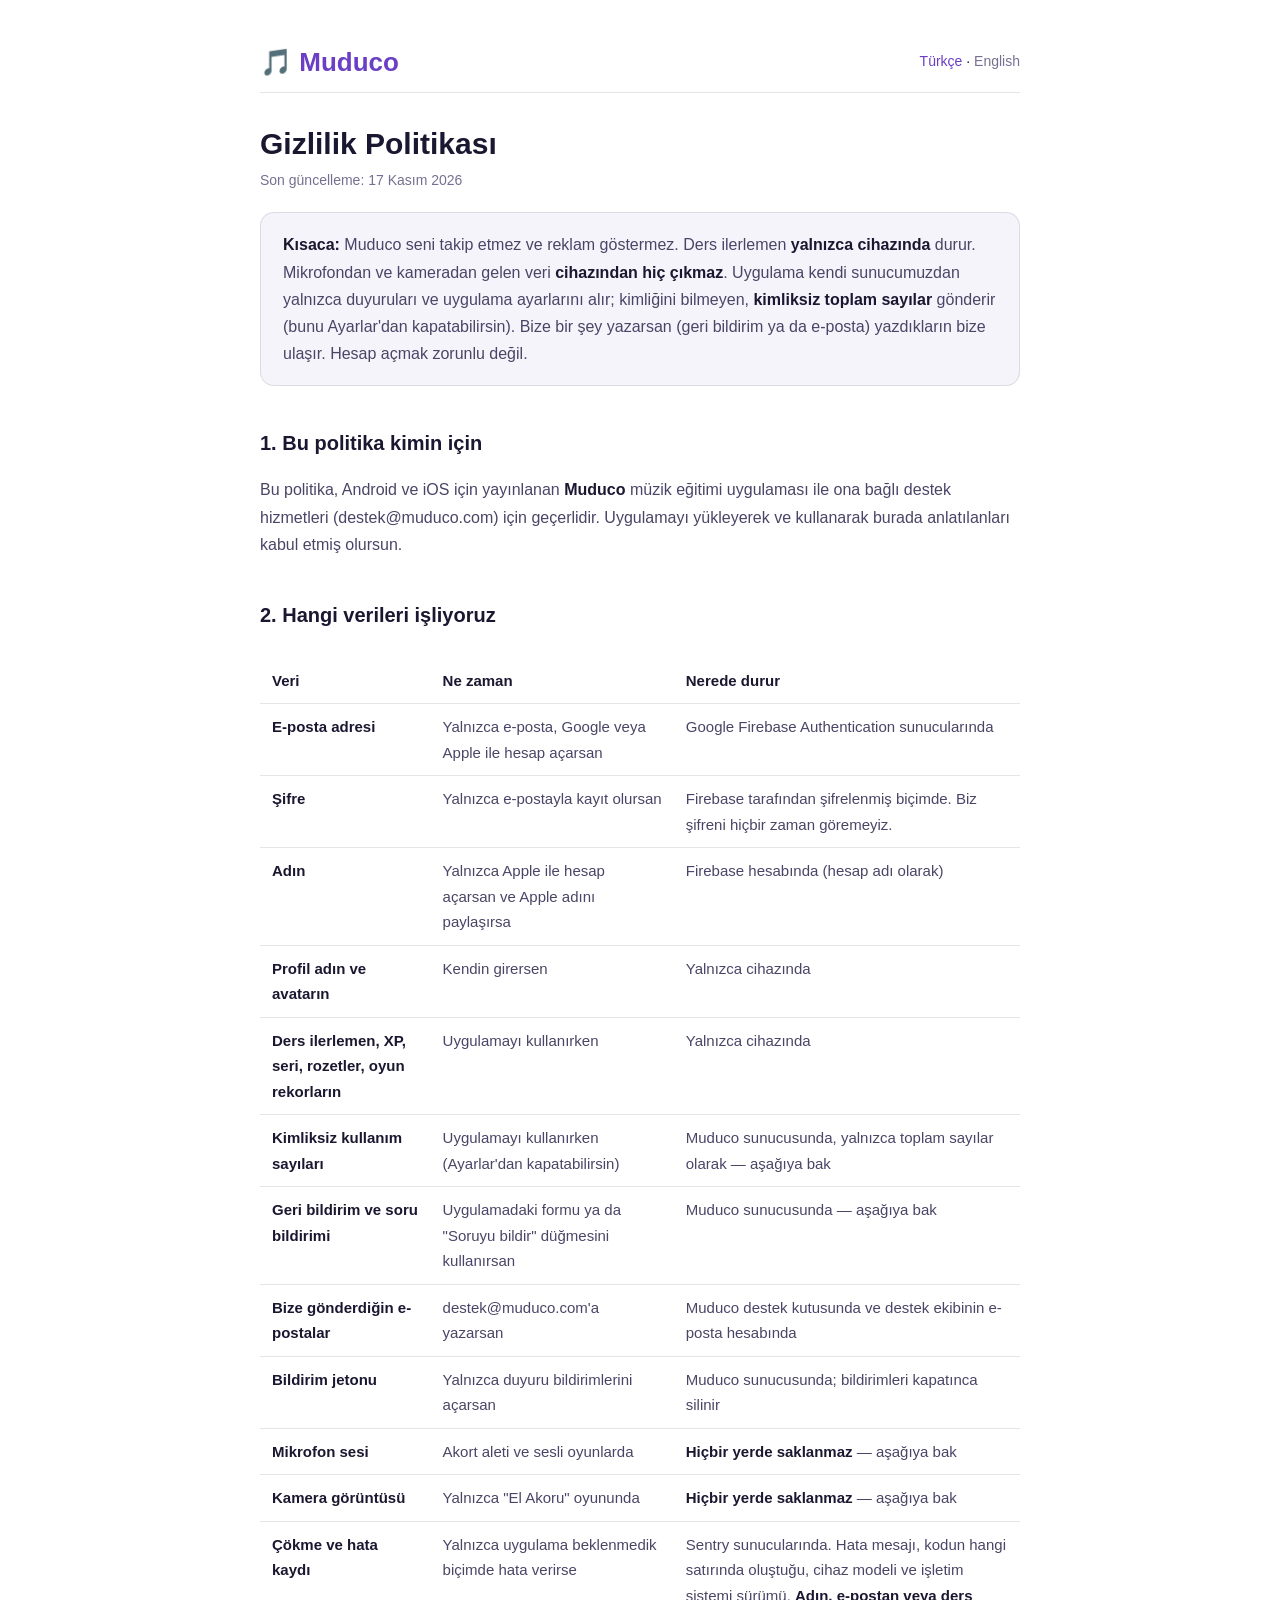
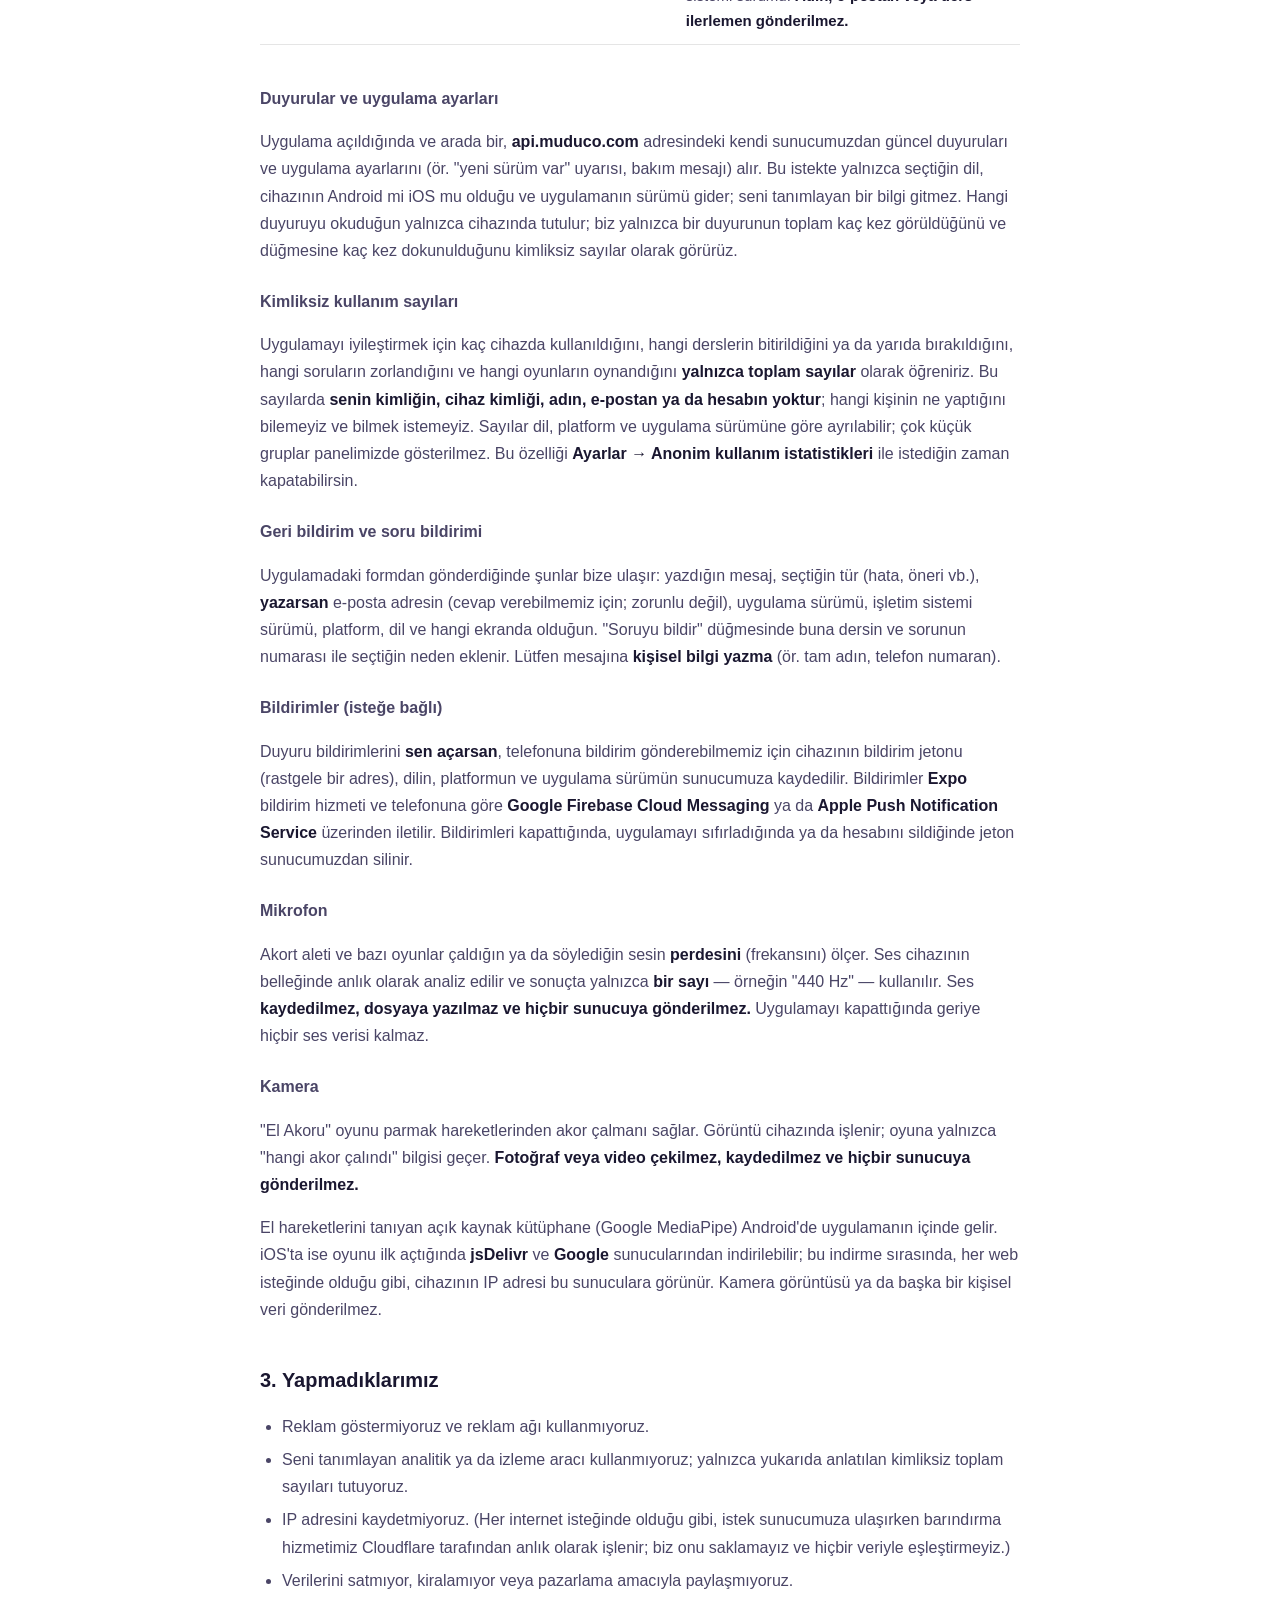
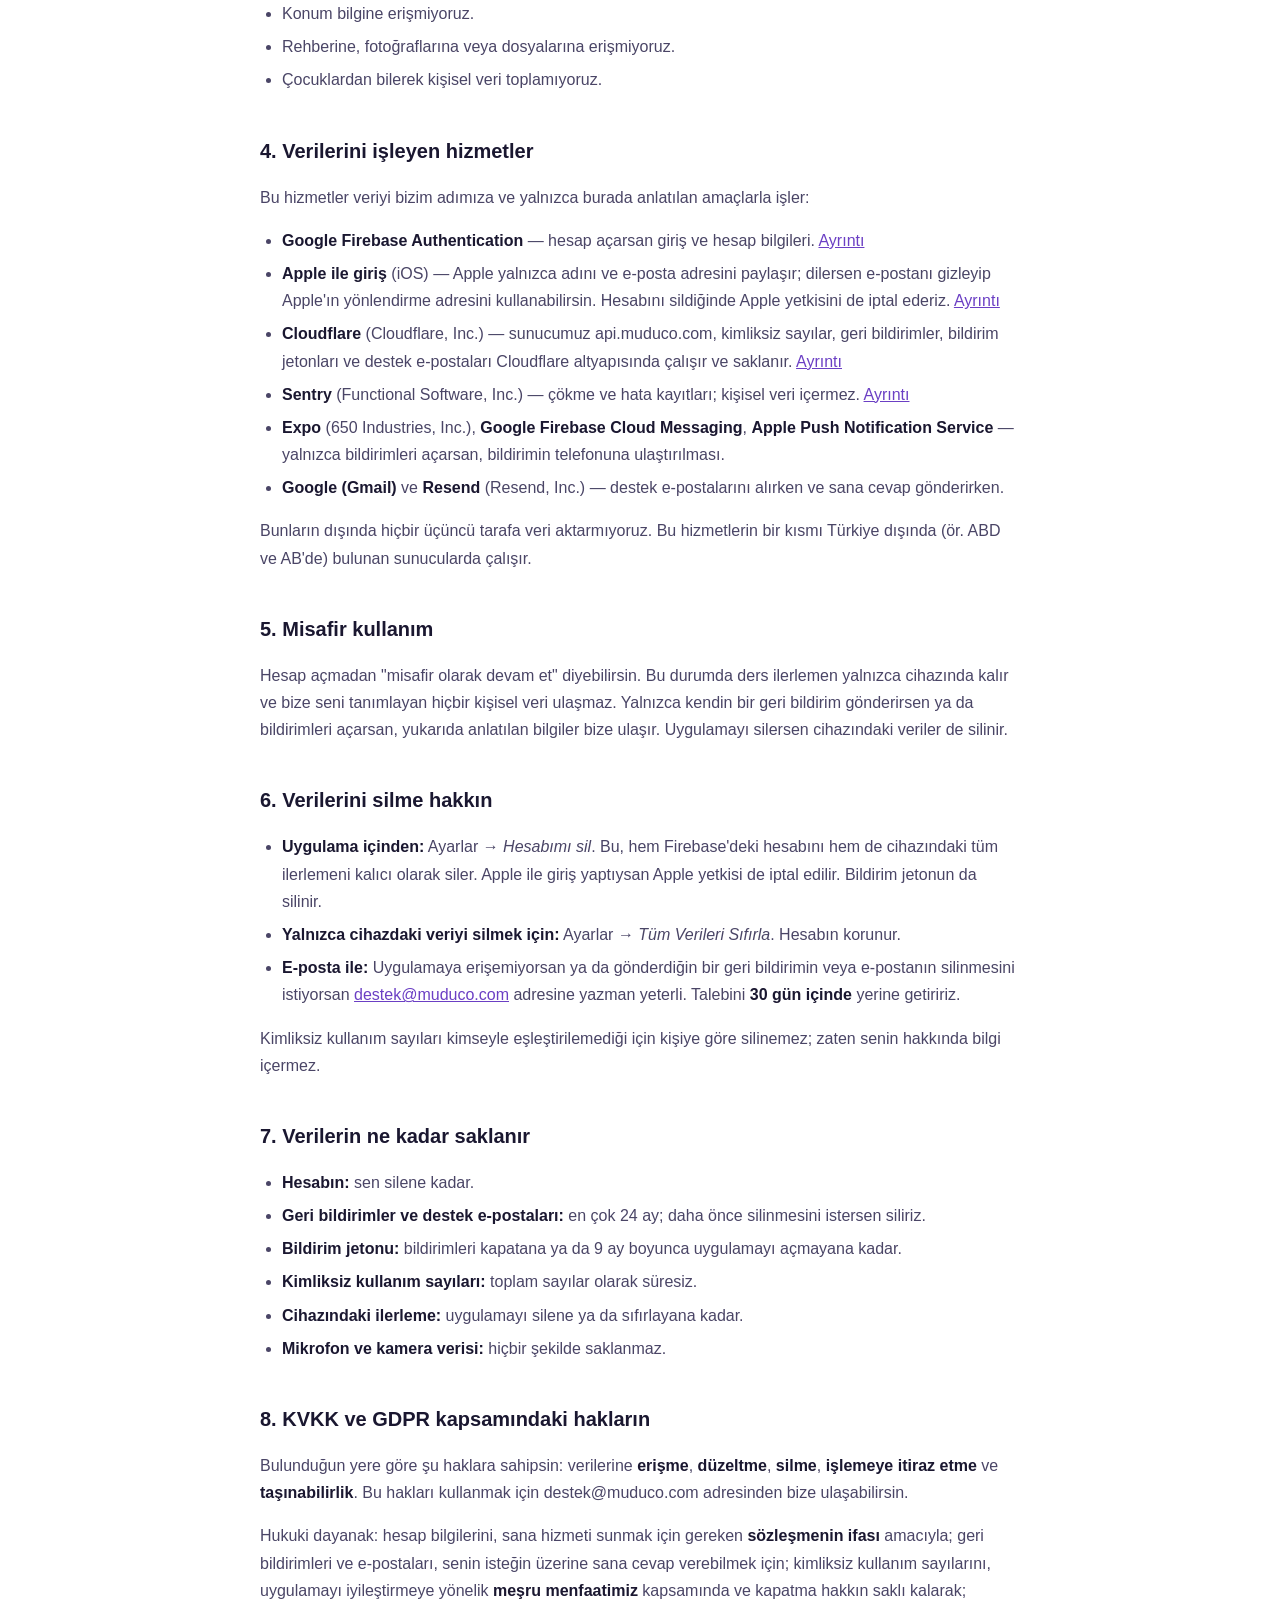
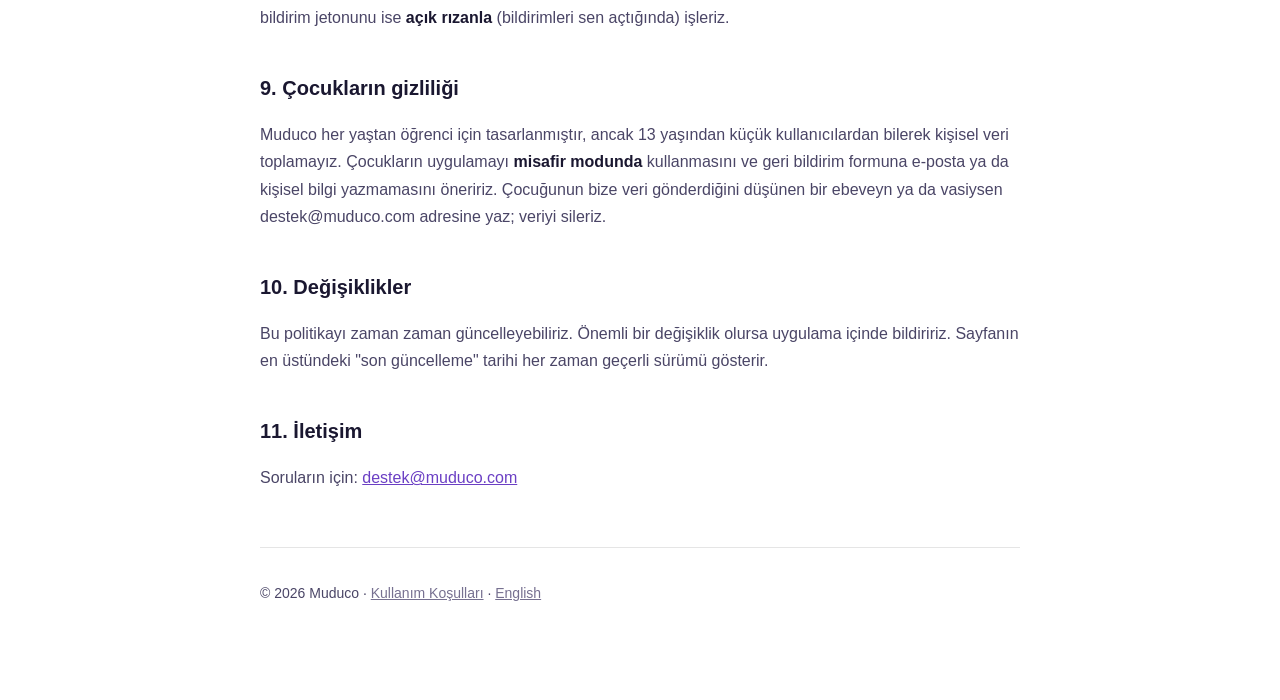
==== commit f4a41d0b: "Gizlilik: duyuru goruntuleme sayilarinin kimliksiz sayildigi acikca yazildi Co-Authored-By: Claude O" ====
--- a/gizlilik.html
+++ b/gizlilik.html
@@ -105,8 +105,7 @@
 <p>Uygulama açıldığında ve arada bir, <strong>api.muduco.com</strong> adresindeki kendi
 sunucumuzdan güncel duyuruları ve uygulama ayarlarını (ör. "yeni sürüm var" uyarısı,
 bakım mesajı) alır. Bu istekte yalnızca seçtiğin dil, cihazının Android mi iOS mu olduğu
-ve uygulamanın sürümü gider; seni tanımlayan bir bilgi gitmez. Duyuruyu okuyup
-okumadığın yalnızca cihazında tutulur.</p>
+ve uygulamanın sürümü gider; seni tanımlayan bir bilgi gitmez. Hangi duyuruyu okuduğun yalnızca cihazında tutulur; biz yalnızca bir duyurunun toplam kaç kez görüldüğünü ve düğmesine kaç kez dokunulduğunu kimliksiz sayılar olarak görürüz.</p>
 
 <h3>Kimliksiz kullanım sayıları</h3>
 <p>Uygulamayı iyileştirmek için kaç cihazda kullanıldığını, hangi derslerin bitirildiğini ya
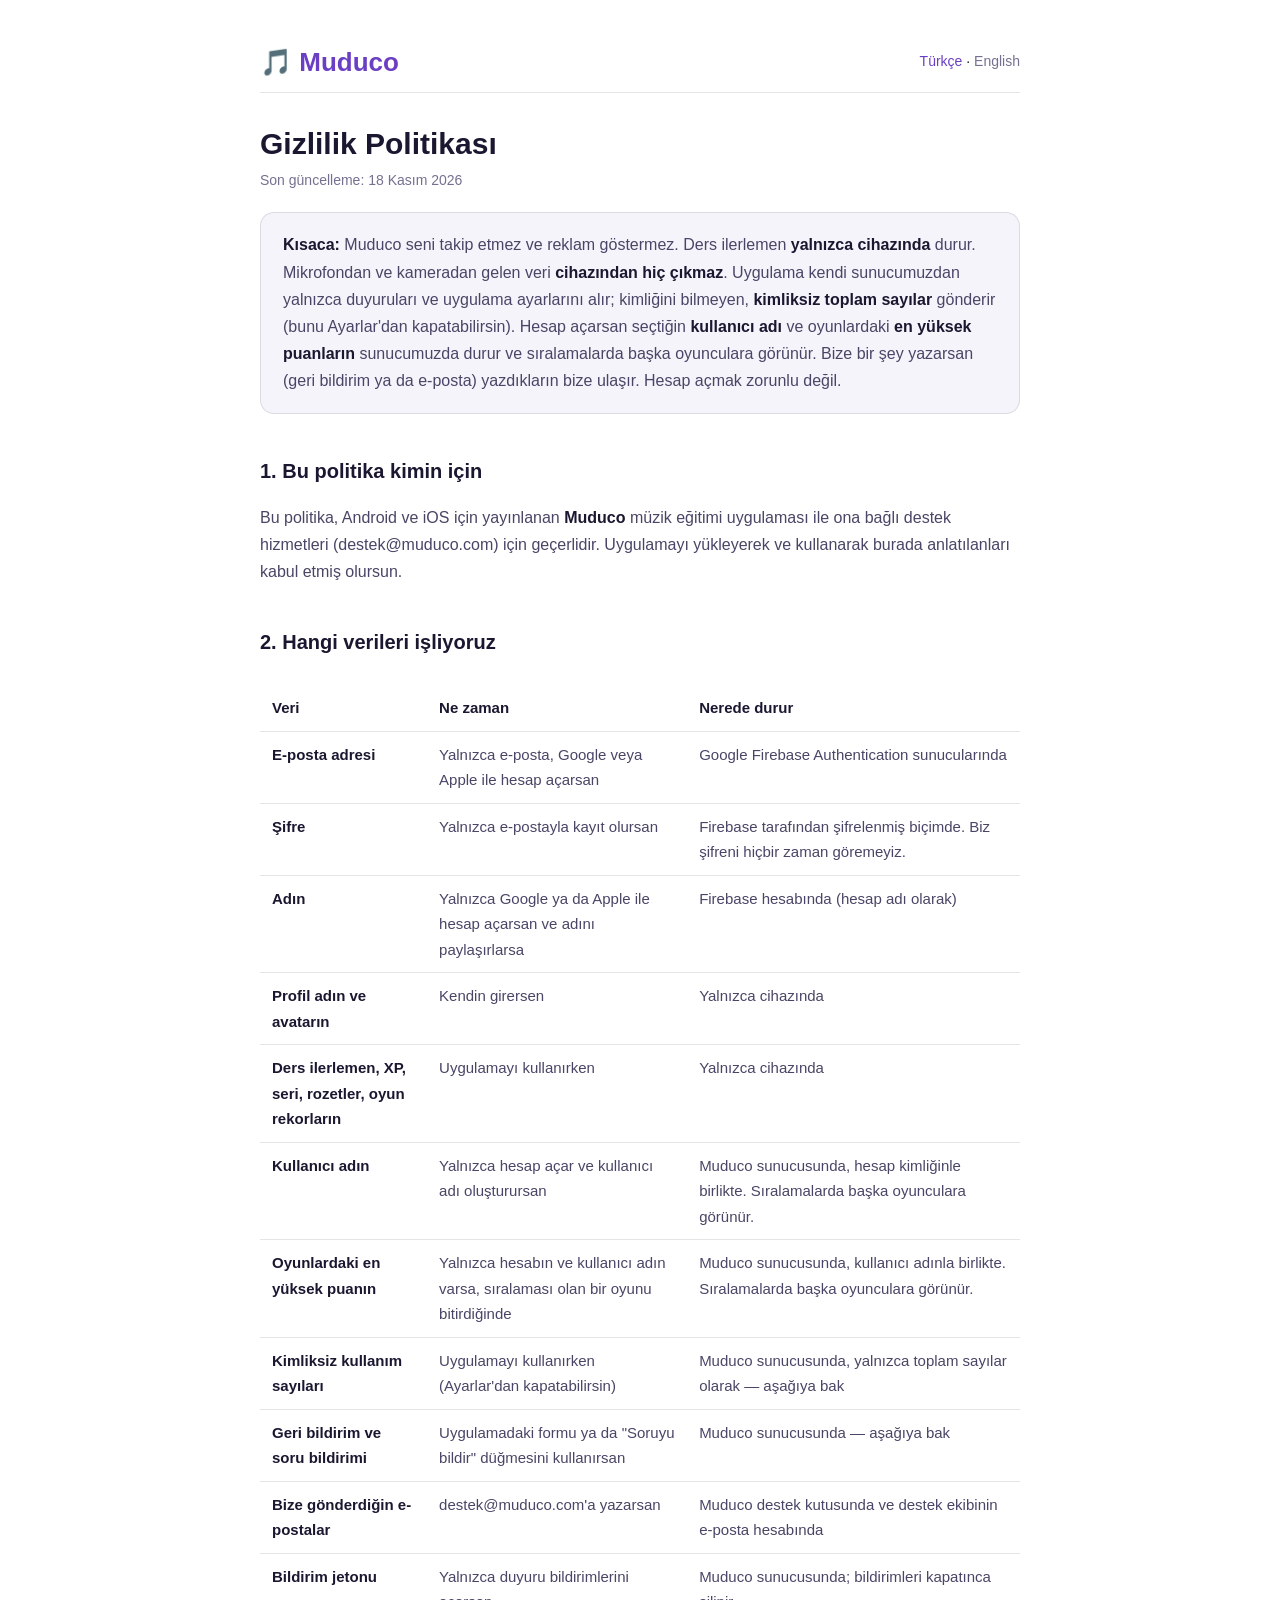
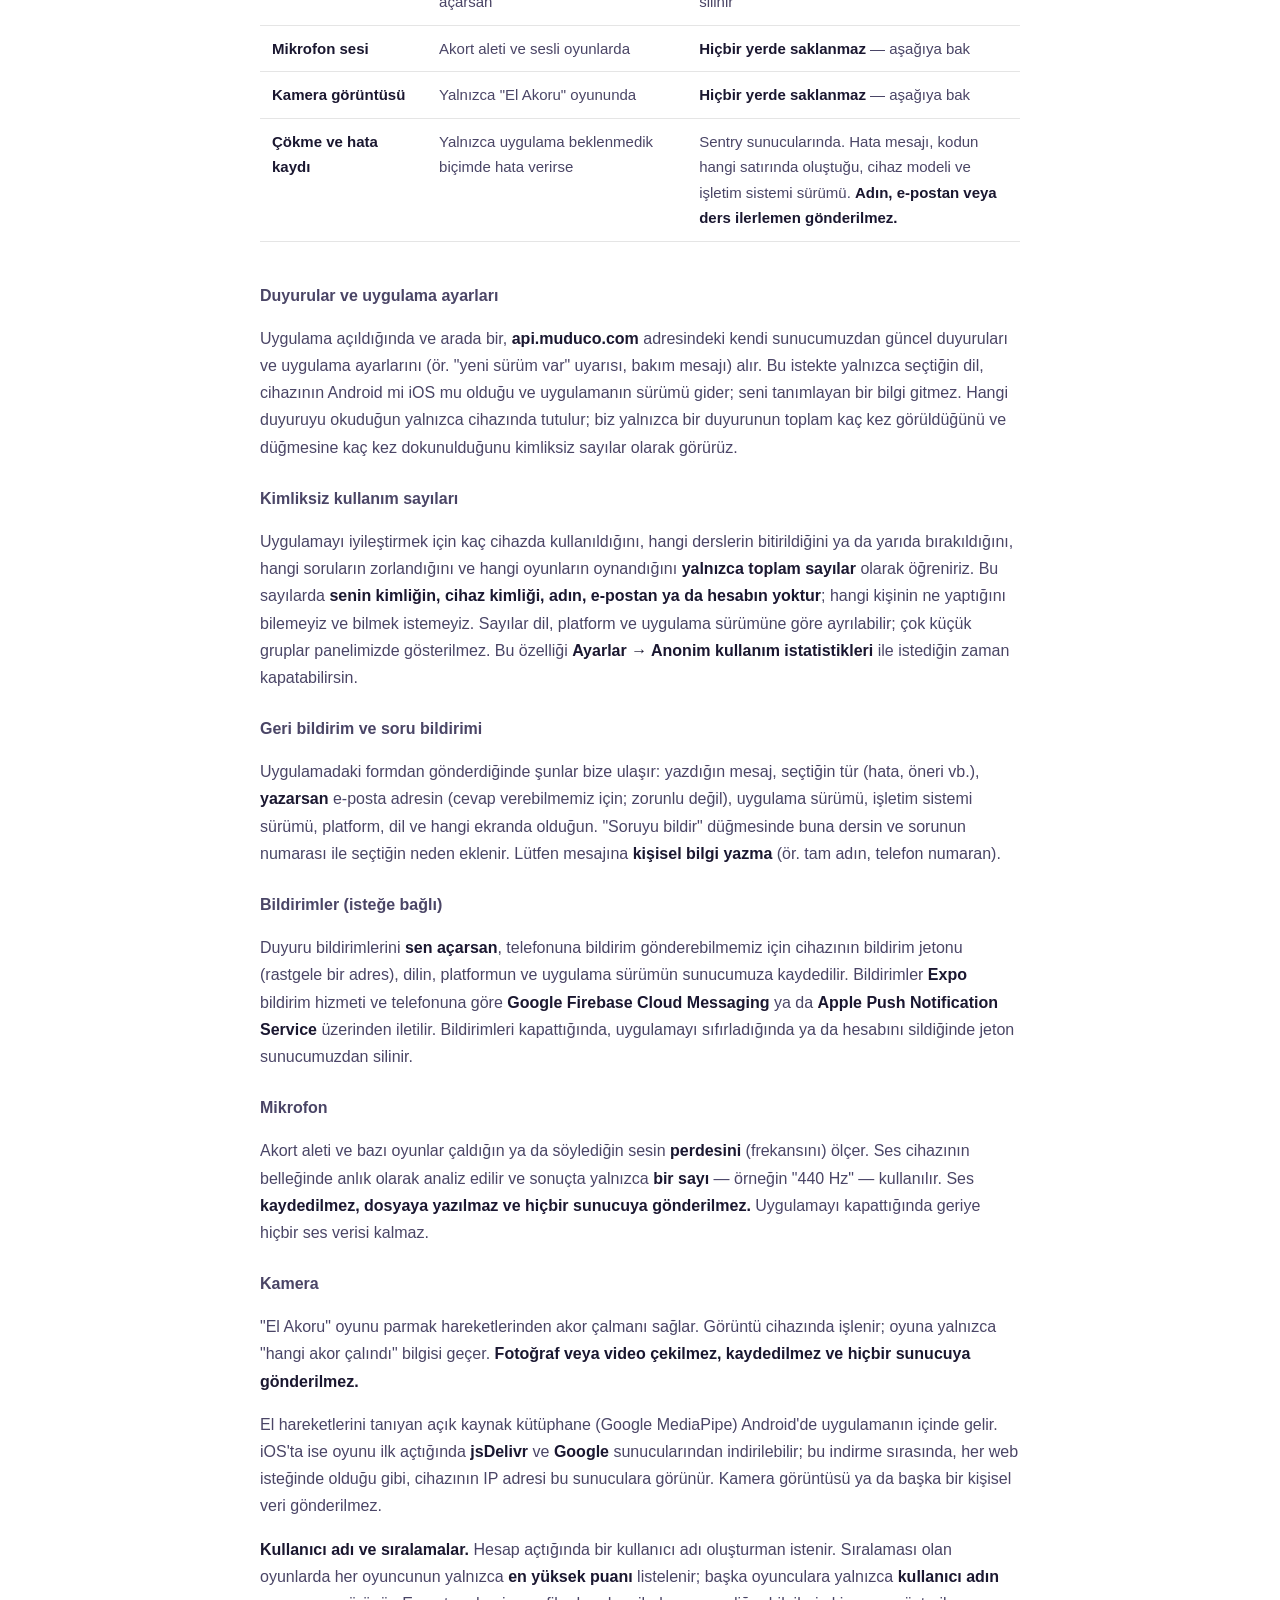
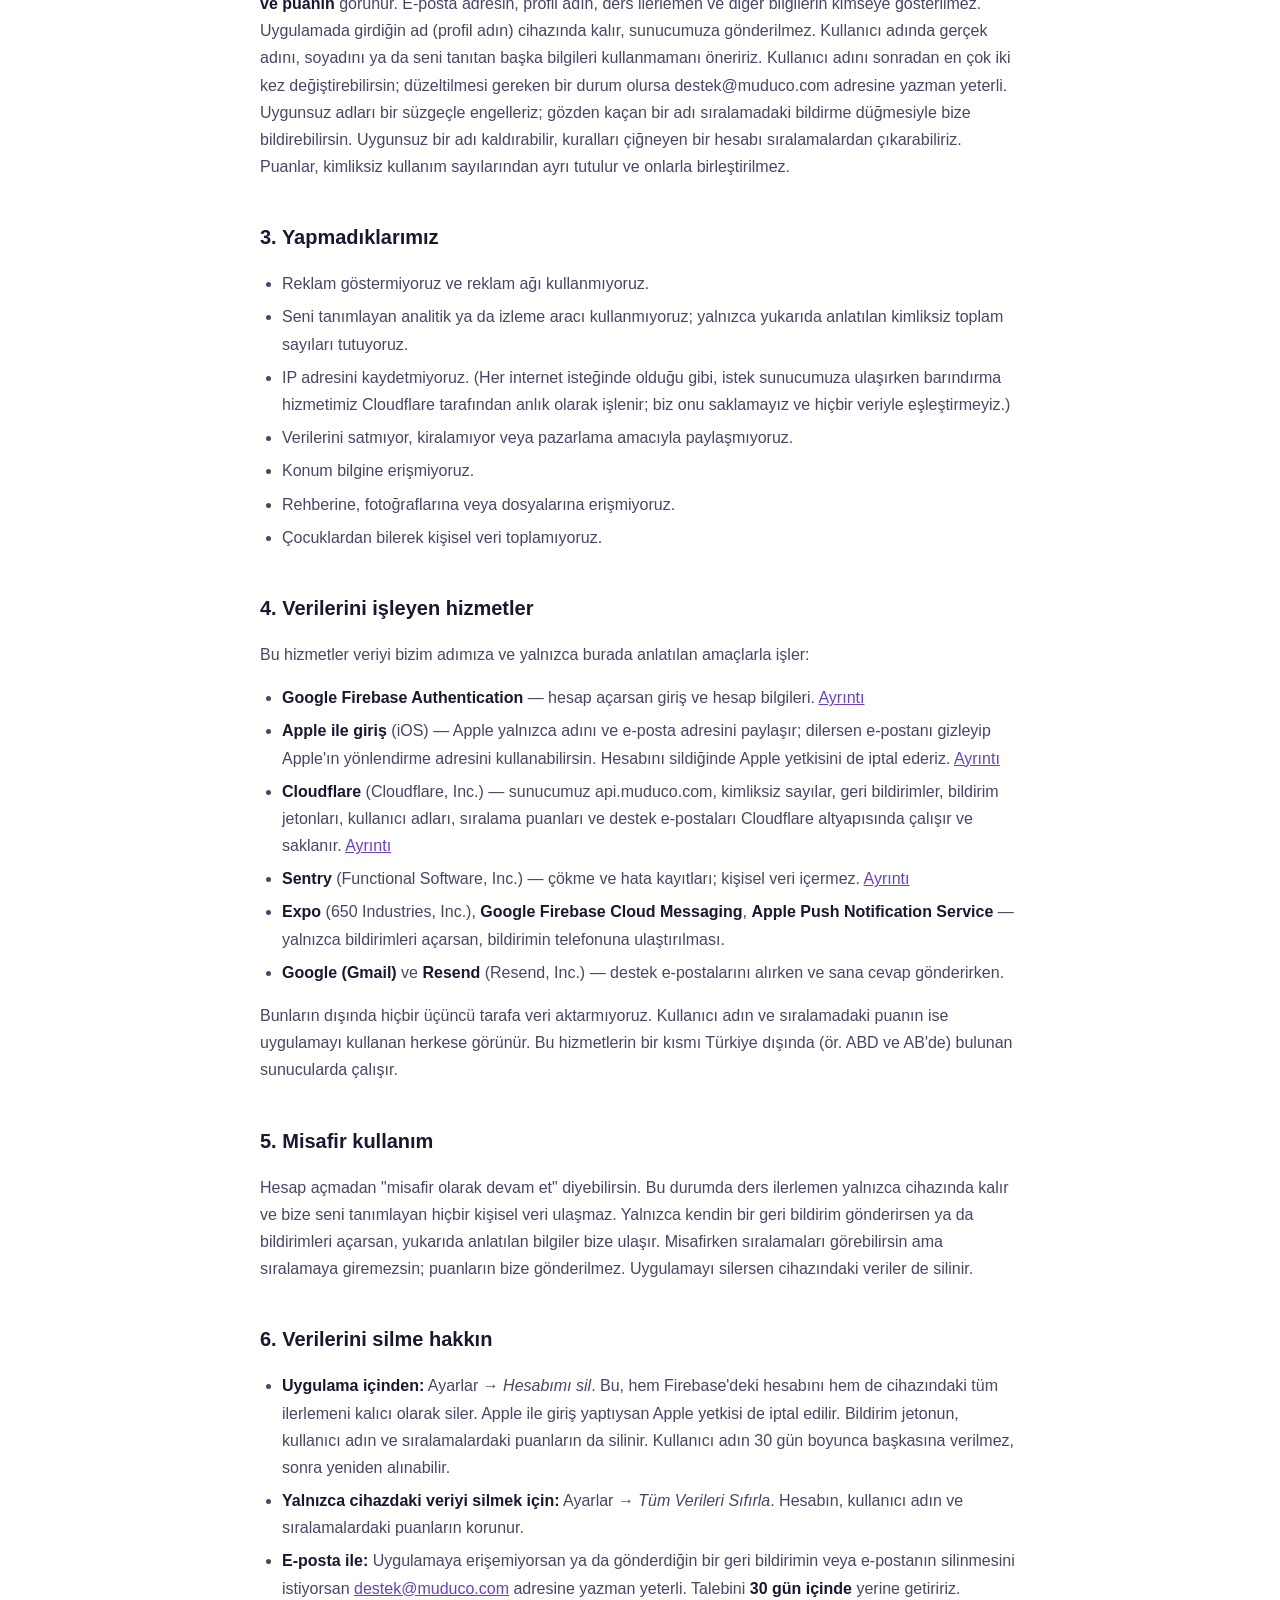
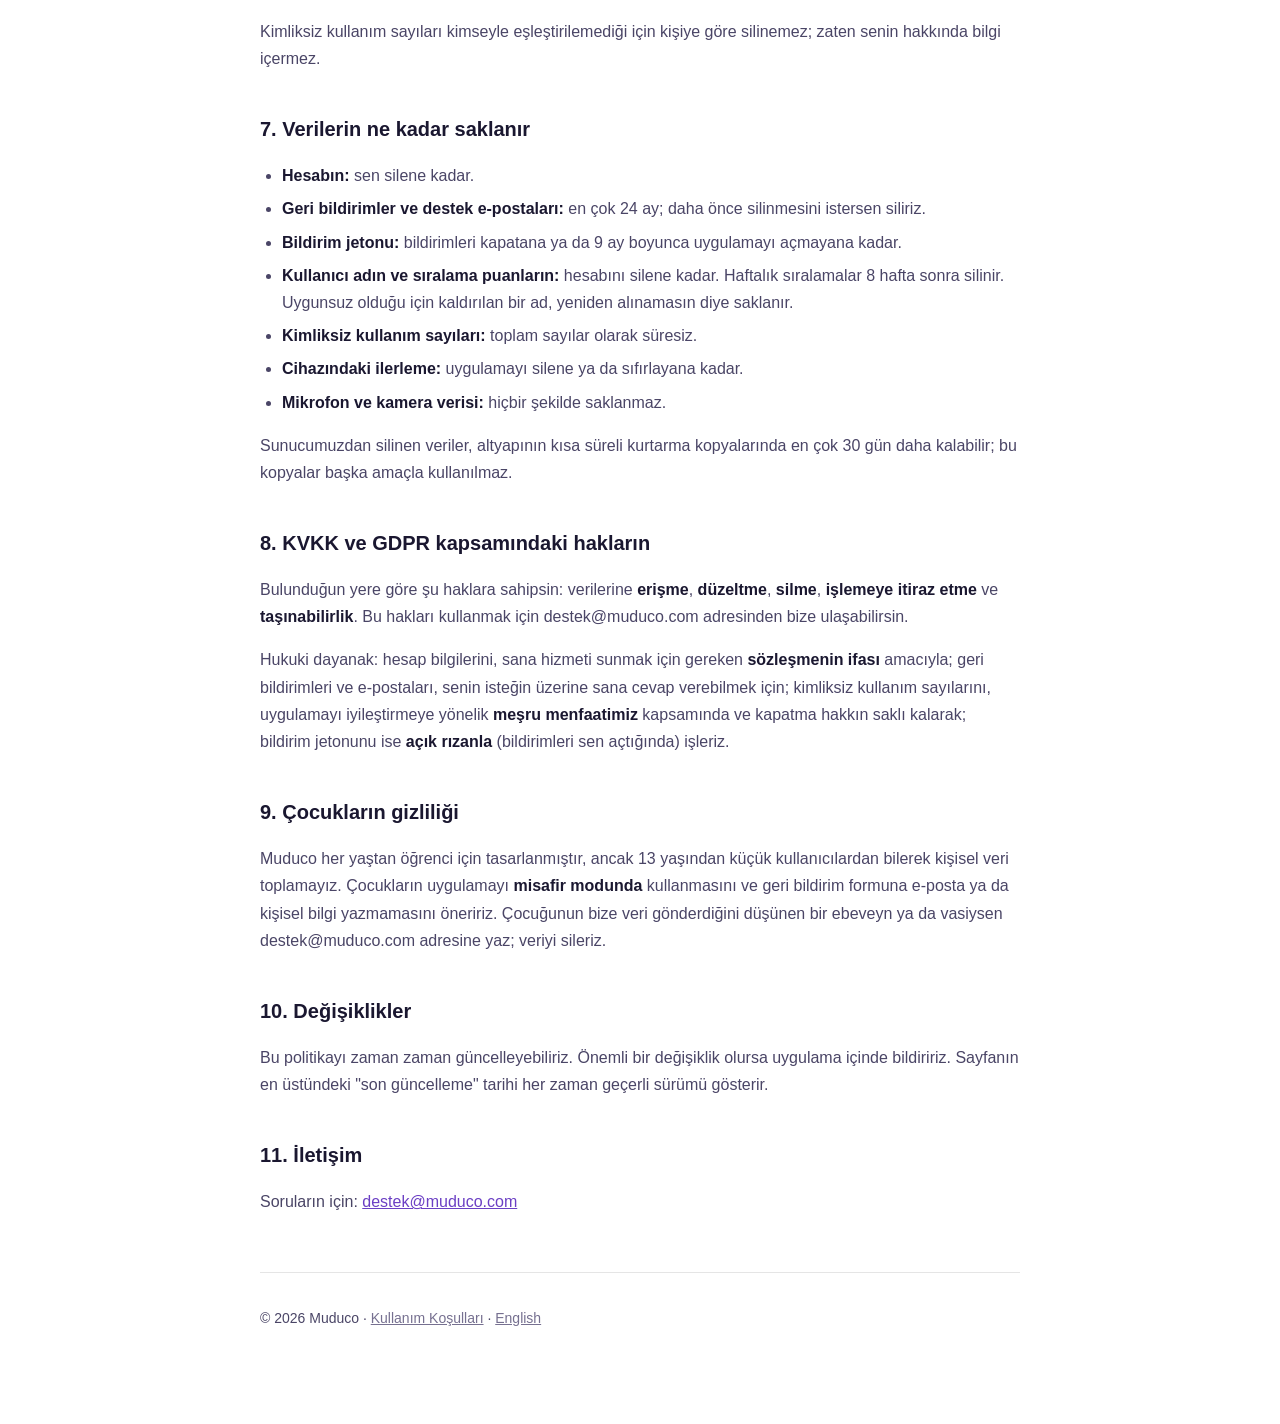
==== commit 38a70416: "Gizlilik ve kosullar: kullanici adi ve oyun siralamalari (kim neyi gorur, saklama, silme, 30 gun ad " ====
--- a/gizlilik.html
+++ b/gizlilik.html
@@ -15,14 +15,16 @@
 </header>
 
 <h1>Gizlilik Politikası</h1>
-<p class="updated">Son güncelleme: 17 Kasım 2026</p>
+<p class="updated">Son güncelleme: 18 Kasım 2026</p>
 
 <div class="card">
   <p><strong>Kısaca:</strong> Muduco seni takip etmez ve reklam göstermez. Ders ilerlemen
   <strong>yalnızca cihazında</strong> durur. Mikrofondan ve kameradan gelen veri
   <strong>cihazından hiç çıkmaz</strong>. Uygulama kendi sunucumuzdan yalnızca duyuruları
   ve uygulama ayarlarını alır; kimliğini bilmeyen, <strong>kimliksiz toplam sayılar</strong>
-  gönderir (bunu Ayarlar'dan kapatabilirsin). Bize bir şey yazarsan (geri bildirim ya da
+  gönderir (bunu Ayarlar'dan kapatabilirsin). Hesap açarsan seçtiğin <strong>kullanıcı adı</strong>
+  ve oyunlardaki <strong>en yüksek puanların</strong> sunucumuzda durur ve sıralamalarda başka
+  oyunculara görünür. Bize bir şey yazarsan (geri bildirim ya da
   e-posta) yazdıkların bize ulaşır. Hesap açmak zorunlu değil.</p>
 </div>
 
@@ -48,7 +50,7 @@
   </tr>
   <tr>
     <td><strong>Adın</strong></td>
-    <td>Yalnızca Apple ile hesap açarsan ve Apple adını paylaşırsa</td>
+    <td>Yalnızca Google ya da Apple ile hesap açarsan ve adını paylaşırlarsa</td>
     <td>Firebase hesabında (hesap adı olarak)</td>
   </tr>
   <tr>
@@ -60,6 +62,16 @@
     <td><strong>Ders ilerlemen, XP, seri, rozetler, oyun rekorların</strong></td>
     <td>Uygulamayı kullanırken</td>
     <td>Yalnızca cihazında</td>
+  </tr>
+  <tr>
+    <td><strong>Kullanıcı adın</strong></td>
+    <td>Yalnızca hesap açar ve kullanıcı adı oluşturursan</td>
+    <td>Muduco sunucusunda, hesap kimliğinle birlikte. Sıralamalarda başka oyunculara görünür.</td>
+  </tr>
+  <tr>
+    <td><strong>Oyunlardaki en yüksek puanın</strong></td>
+    <td>Yalnızca hesabın ve kullanıcı adın varsa, sıralaması olan bir oyunu bitirdiğinde</td>
+    <td>Muduco sunucusunda, kullanıcı adınla birlikte. Sıralamalarda başka oyunculara görünür.</td>
   </tr>
   <tr>
     <td><strong>Kimliksiz kullanım sayıları</strong></td>
@@ -148,6 +160,17 @@
 <strong>Google</strong> sunucularından indirilebilir; bu indirme sırasında, her web
 isteğinde olduğu gibi, cihazının IP adresi bu sunuculara görünür. Kamera görüntüsü ya da
 başka bir kişisel veri gönderilmez.</p>
+
+<p><strong>Kullanıcı adı ve sıralamalar.</strong> Hesap açtığında bir kullanıcı adı oluşturman
+istenir. Sıralaması olan oyunlarda her oyuncunun yalnızca <strong>en yüksek puanı</strong> listelenir;
+başka oyunculara yalnızca <strong>kullanıcı adın ve puanın</strong> görünür. E-posta adresin, profil adın,
+ders ilerlemen ve diğer bilgilerin kimseye gösterilmez. Uygulamada girdiğin ad (profil adın) cihazında kalır,
+sunucumuza gönderilmez. Kullanıcı adında gerçek adını, soyadını ya da seni tanıtan başka bilgileri
+kullanmamanı öneririz. Kullanıcı adını sonradan en çok iki kez değiştirebilirsin; düzeltilmesi gereken bir
+durum olursa destek@muduco.com adresine yazman yeterli. Uygunsuz adları bir süzgeçle engelleriz; gözden kaçan
+bir adı sıralamadaki bildirme düğmesiyle bize bildirebilirsin. Uygunsuz bir adı kaldırabilir, kuralları
+çiğneyen bir hesabı sıralamalardan çıkarabiliriz. Puanlar, kimliksiz kullanım sayılarından ayrı tutulur
+ve onlarla birleştirilmez.</p>
 
 <h2>3. Yapmadıklarımız</h2>
 <ul>
@@ -173,7 +196,8 @@
   Apple yetkisini de iptal ederiz.
   <a href="https://www.apple.com/legal/privacy/" target="_blank" rel="noopener">Ayrıntı</a></li>
   <li><strong>Cloudflare</strong> (Cloudflare, Inc.) — sunucumuz api.muduco.com, kimliksiz sayılar,
-  geri bildirimler, bildirim jetonları ve destek e-postaları Cloudflare altyapısında çalışır ve saklanır.
+  geri bildirimler, bildirim jetonları, kullanıcı adları, sıralama puanları ve destek e-postaları
+  Cloudflare altyapısında çalışır ve saklanır.
   <a href="https://www.cloudflare.com/privacypolicy/" target="_blank" rel="noopener">Ayrıntı</a></li>
   <li><strong>Sentry</strong> (Functional Software, Inc.) — çökme ve hata kayıtları; kişisel veri içermez.
   <a href="https://sentry.io/privacy/" target="_blank" rel="noopener">Ayrıntı</a></li>
@@ -183,22 +207,26 @@
   <li><strong>Google (Gmail)</strong> ve <strong>Resend</strong> (Resend, Inc.) — destek
   e-postalarını alırken ve sana cevap gönderirken.</li>
 </ul>
-<p>Bunların dışında hiçbir üçüncü tarafa veri aktarmıyoruz. Bu hizmetlerin bir kısmı
+<p>Bunların dışında hiçbir üçüncü tarafa veri aktarmıyoruz. Kullanıcı adın ve sıralamadaki
+puanın ise uygulamayı kullanan herkese görünür. Bu hizmetlerin bir kısmı
 Türkiye dışında (ör. ABD ve AB'de) bulunan sunucularda çalışır.</p>
 
 <h2>5. Misafir kullanım</h2>
 <p>Hesap açmadan "misafir olarak devam et" diyebilirsin. Bu durumda ders ilerlemen
 yalnızca cihazında kalır ve bize seni tanımlayan hiçbir kişisel veri ulaşmaz. Yalnızca
 kendin bir geri bildirim gönderirsen ya da bildirimleri açarsan, yukarıda anlatılan
-bilgiler bize ulaşır. Uygulamayı silersen cihazındaki veriler de silinir.</p>
+bilgiler bize ulaşır. Misafirken sıralamaları görebilirsin ama sıralamaya giremezsin; puanların
+bize gönderilmez. Uygulamayı silersen cihazındaki veriler de silinir.</p>
 
 <h2>6. Verilerini silme hakkın</h2>
 <ul>
   <li><strong>Uygulama içinden:</strong> Ayarlar → <em>Hesabımı sil</em>. Bu, hem
   Firebase'deki hesabını hem de cihazındaki tüm ilerlemeni kalıcı olarak siler.
-  Apple ile giriş yaptıysan Apple yetkisi de iptal edilir. Bildirim jetonun da silinir.</li>
+  Apple ile giriş yaptıysan Apple yetkisi de iptal edilir. Bildirim jetonun, kullanıcı adın ve
+  sıralamalardaki puanların da silinir. Kullanıcı adın 30 gün boyunca başkasına verilmez, sonra
+  yeniden alınabilir.</li>
   <li><strong>Yalnızca cihazdaki veriyi silmek için:</strong> Ayarlar →
-  <em>Tüm Verileri Sıfırla</em>. Hesabın korunur.</li>
+  <em>Tüm Verileri Sıfırla</em>. Hesabın, kullanıcı adın ve sıralamalardaki puanların korunur.</li>
   <li><strong>E-posta ile:</strong> Uygulamaya erişemiyorsan ya da gönderdiğin bir geri
   bildirimin veya e-postanın silinmesini istiyorsan
   <a href="mailto:destek@muduco.com?subject=Muduco%20silme%20talebi">destek@muduco.com</a>
@@ -214,10 +242,15 @@
   silinmesini istersen siliriz.</li>
   <li><strong>Bildirim jetonu:</strong> bildirimleri kapatana ya da 9 ay boyunca uygulamayı
   açmayana kadar.</li>
+  <li><strong>Kullanıcı adın ve sıralama puanların:</strong> hesabını silene kadar. Haftalık
+  sıralamalar 8 hafta sonra silinir. Uygunsuz olduğu için kaldırılan bir ad, yeniden alınamasın
+  diye saklanır.</li>
   <li><strong>Kimliksiz kullanım sayıları:</strong> toplam sayılar olarak süresiz.</li>
   <li><strong>Cihazındaki ilerleme:</strong> uygulamayı silene ya da sıfırlayana kadar.</li>
   <li><strong>Mikrofon ve kamera verisi:</strong> hiçbir şekilde saklanmaz.</li>
 </ul>
+<p>Sunucumuzdan silinen veriler, altyapının kısa süreli kurtarma kopyalarında en çok 30 gün daha
+kalabilir; bu kopyalar başka amaçla kullanılmaz.</p>
 
 <h2>8. KVKK ve GDPR kapsamındaki hakların</h2>
 <p>Bulunduğun yere göre şu haklara sahipsin: verilerine <strong>erişme</strong>,
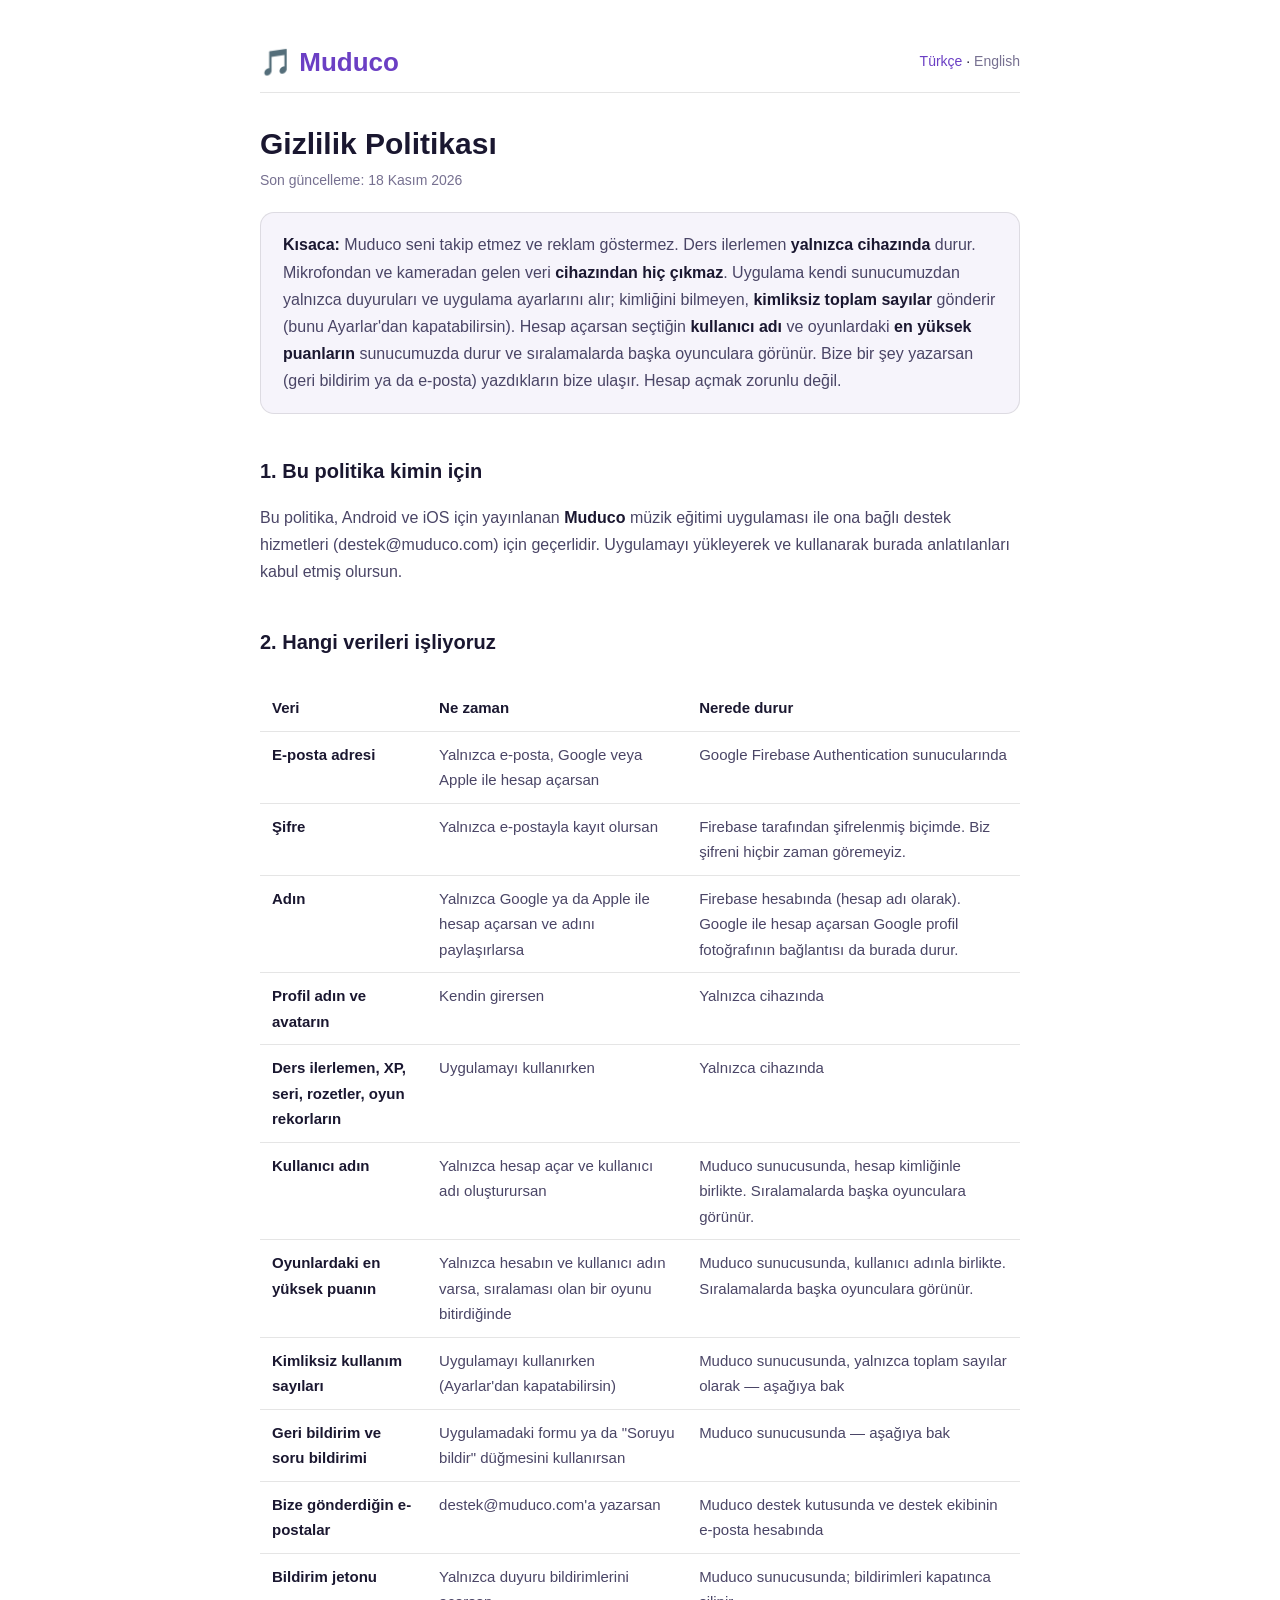
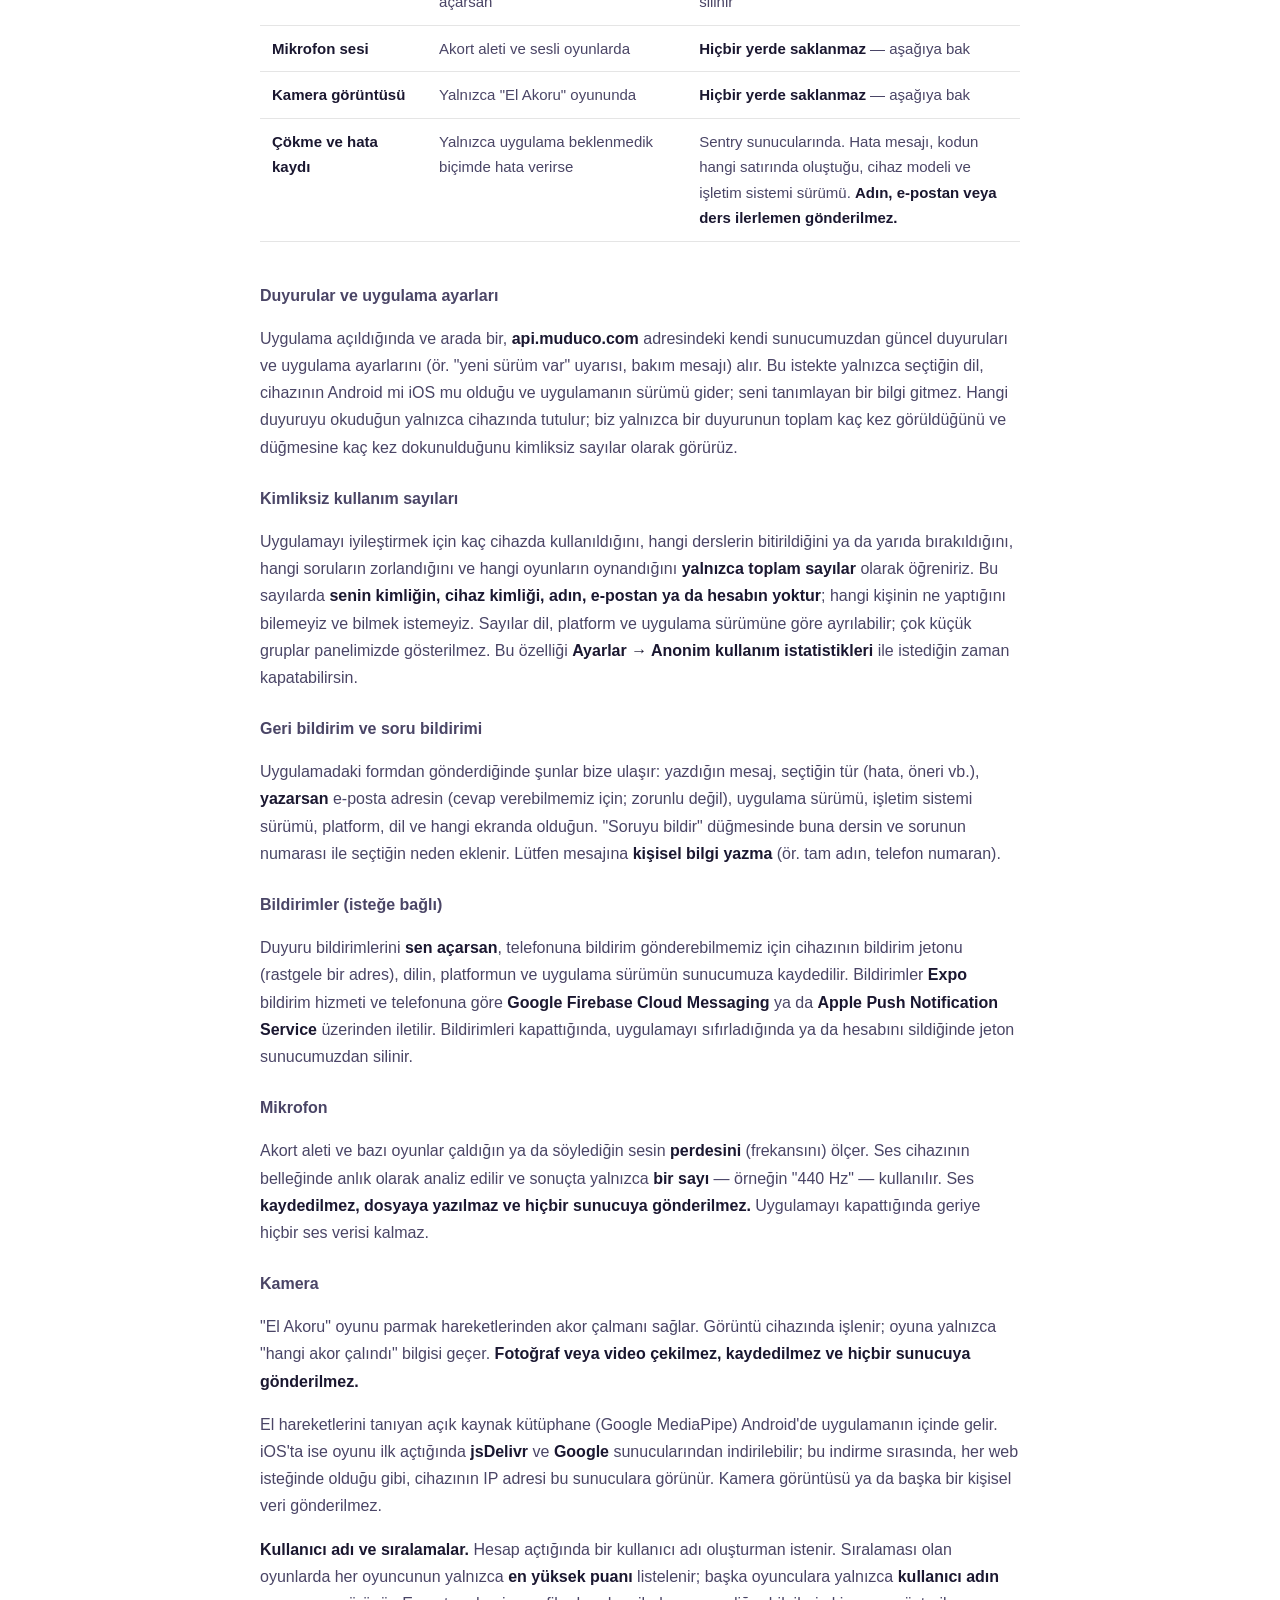
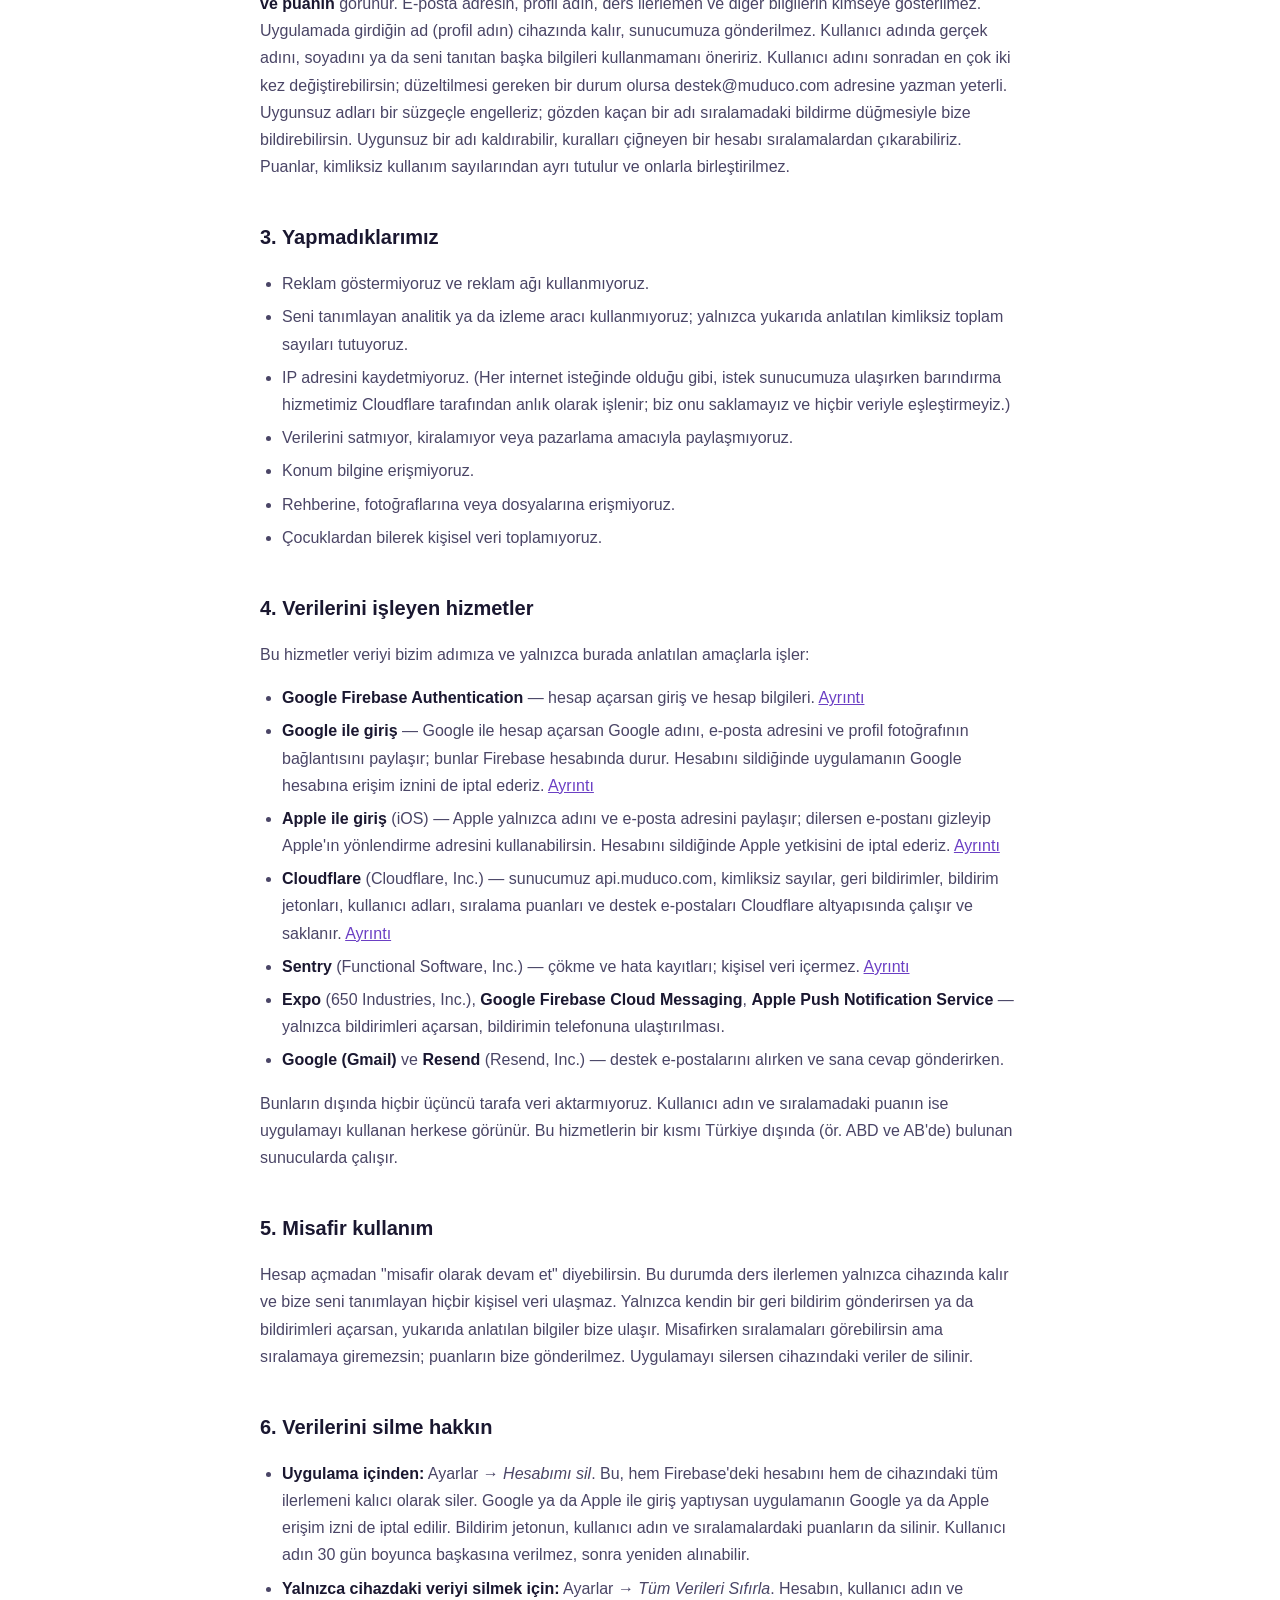
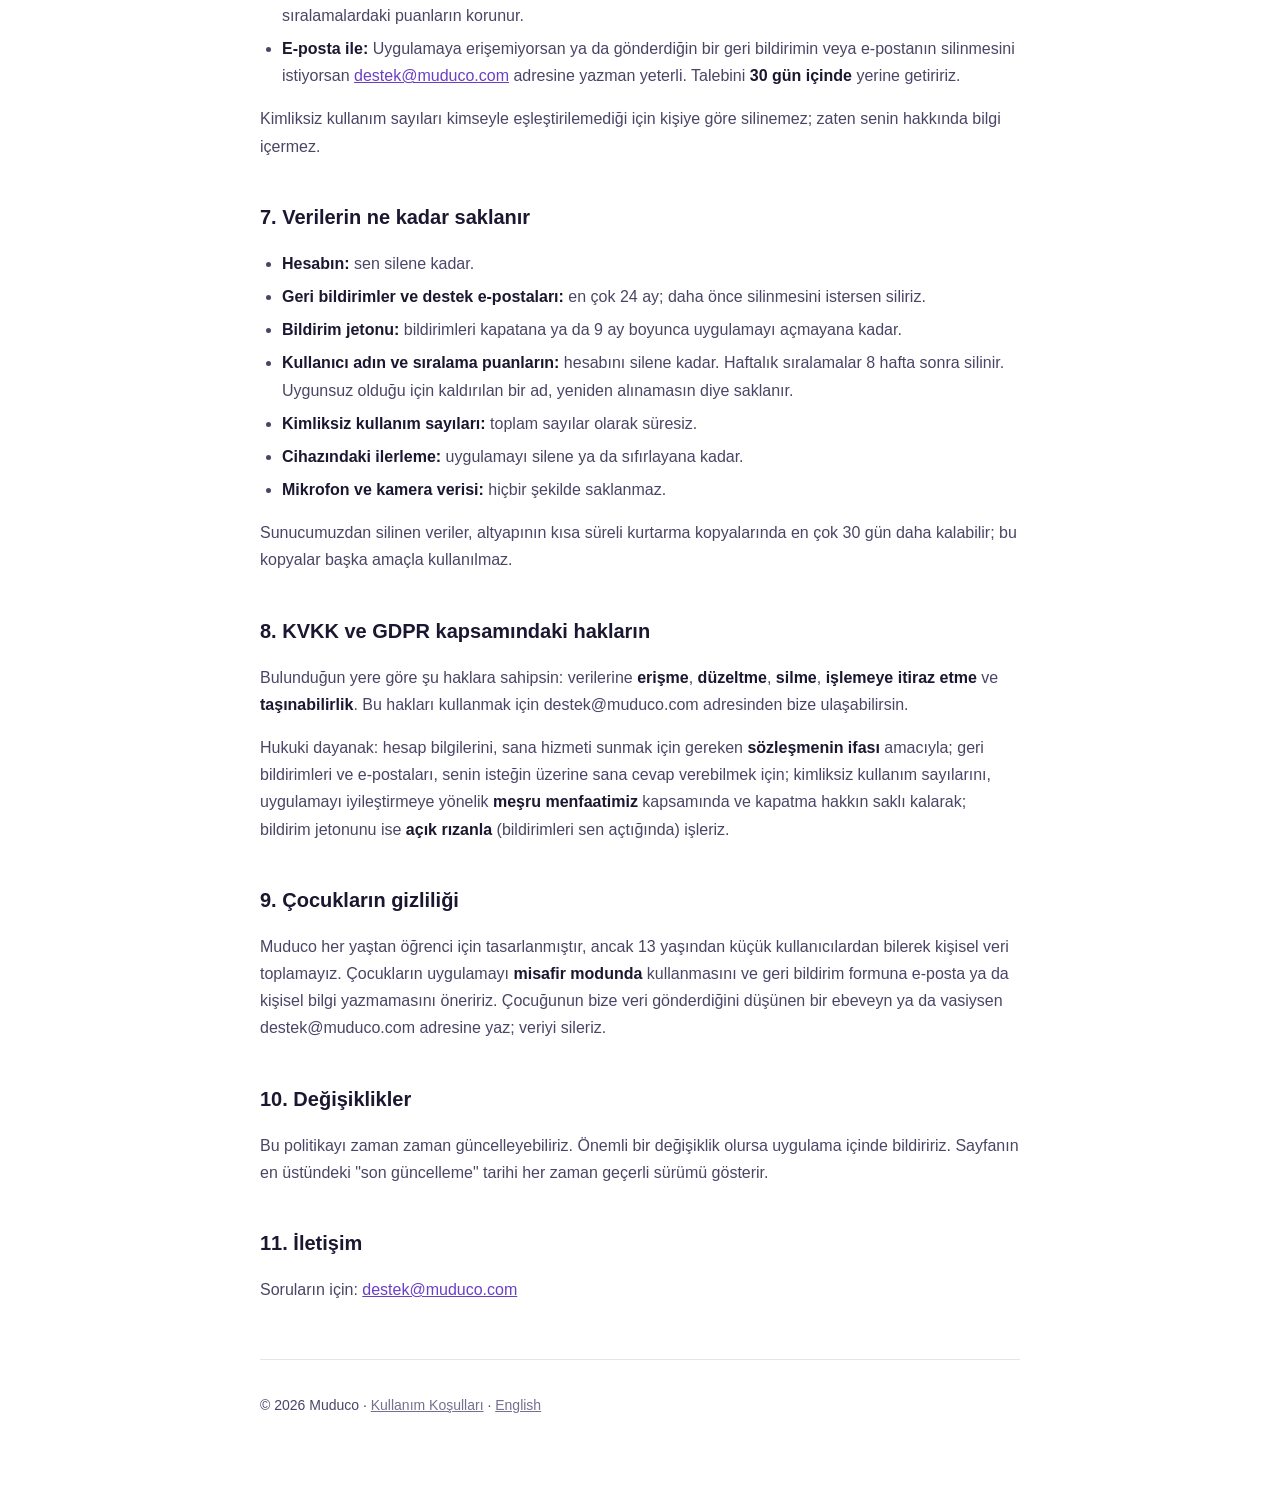
==== commit c4577608: "Gizlilik: Google ile giris, profil fotografi baglantisi, erisim iptali" ====
--- a/gizlilik.html
+++ b/gizlilik.html
@@ -51,7 +51,7 @@
   <tr>
     <td><strong>Adın</strong></td>
     <td>Yalnızca Google ya da Apple ile hesap açarsan ve adını paylaşırlarsa</td>
-    <td>Firebase hesabında (hesap adı olarak)</td>
+    <td>Firebase hesabında (hesap adı olarak). Google ile hesap açarsan Google profil fotoğrafının bağlantısı da burada durur.</td>
   </tr>
   <tr>
     <td><strong>Profil adın ve avatarın</strong></td>
@@ -191,6 +191,10 @@
 <ul>
   <li><strong>Google Firebase Authentication</strong> — hesap açarsan giriş ve hesap bilgileri.
   <a href="https://firebase.google.com/support/privacy" target="_blank" rel="noopener">Ayrıntı</a></li>
+  <li><strong>Google ile giriş</strong> — Google ile hesap açarsan Google adını, e-posta adresini ve
+  profil fotoğrafının bağlantısını paylaşır; bunlar Firebase hesabında durur. Hesabını sildiğinde
+  uygulamanın Google hesabına erişim iznini de iptal ederiz.
+  <a href="https://policies.google.com/privacy" target="_blank" rel="noopener">Ayrıntı</a></li>
   <li><strong>Apple ile giriş</strong> (iOS) — Apple yalnızca adını ve e-posta adresini paylaşır;
   dilersen e-postanı gizleyip Apple'ın yönlendirme adresini kullanabilirsin. Hesabını sildiğinde
   Apple yetkisini de iptal ederiz.
@@ -222,7 +226,7 @@
 <ul>
   <li><strong>Uygulama içinden:</strong> Ayarlar → <em>Hesabımı sil</em>. Bu, hem
   Firebase'deki hesabını hem de cihazındaki tüm ilerlemeni kalıcı olarak siler.
-  Apple ile giriş yaptıysan Apple yetkisi de iptal edilir. Bildirim jetonun, kullanıcı adın ve
+  Google ya da Apple ile giriş yaptıysan uygulamanın Google ya da Apple erişim izni de iptal edilir. Bildirim jetonun, kullanıcı adın ve
   sıralamalardaki puanların da silinir. Kullanıcı adın 30 gün boyunca başkasına verilmez, sonra
   yeniden alınabilir.</li>
   <li><strong>Yalnızca cihazdaki veriyi silmek için:</strong> Ayarlar →
